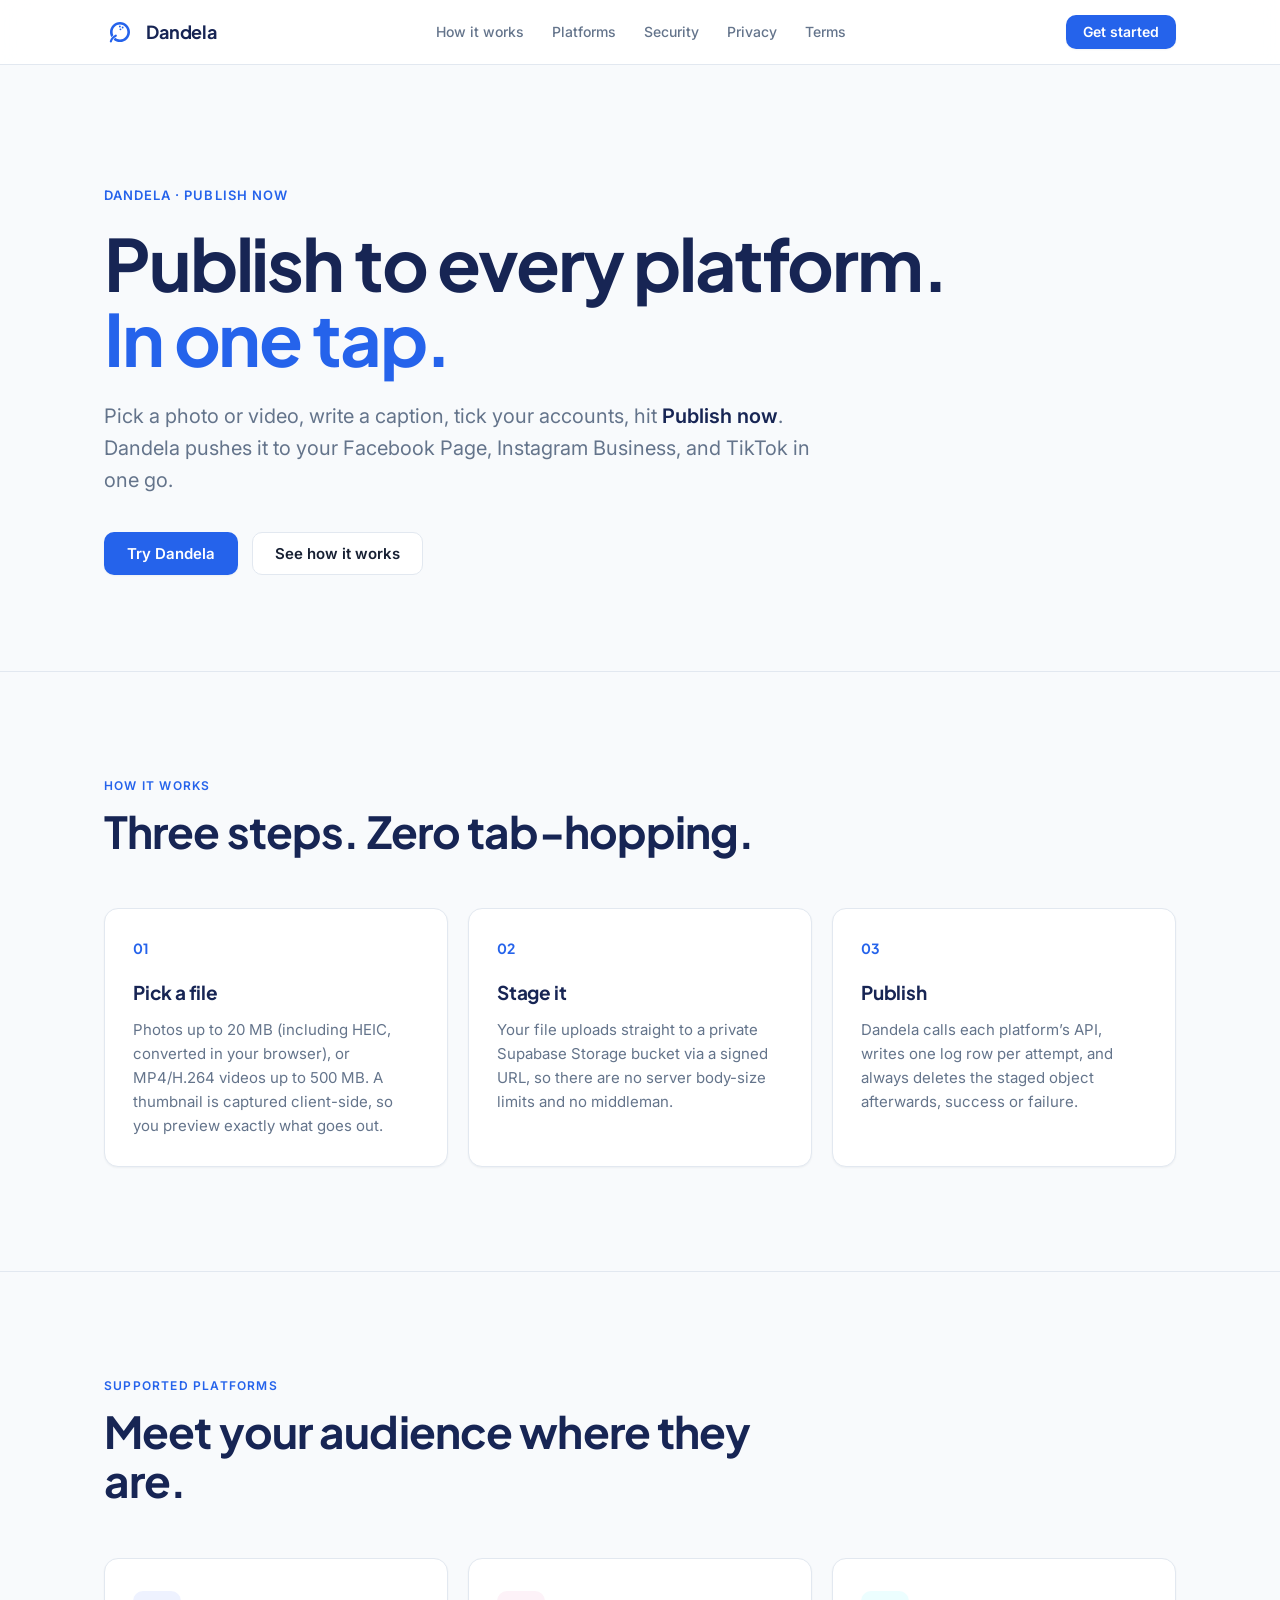
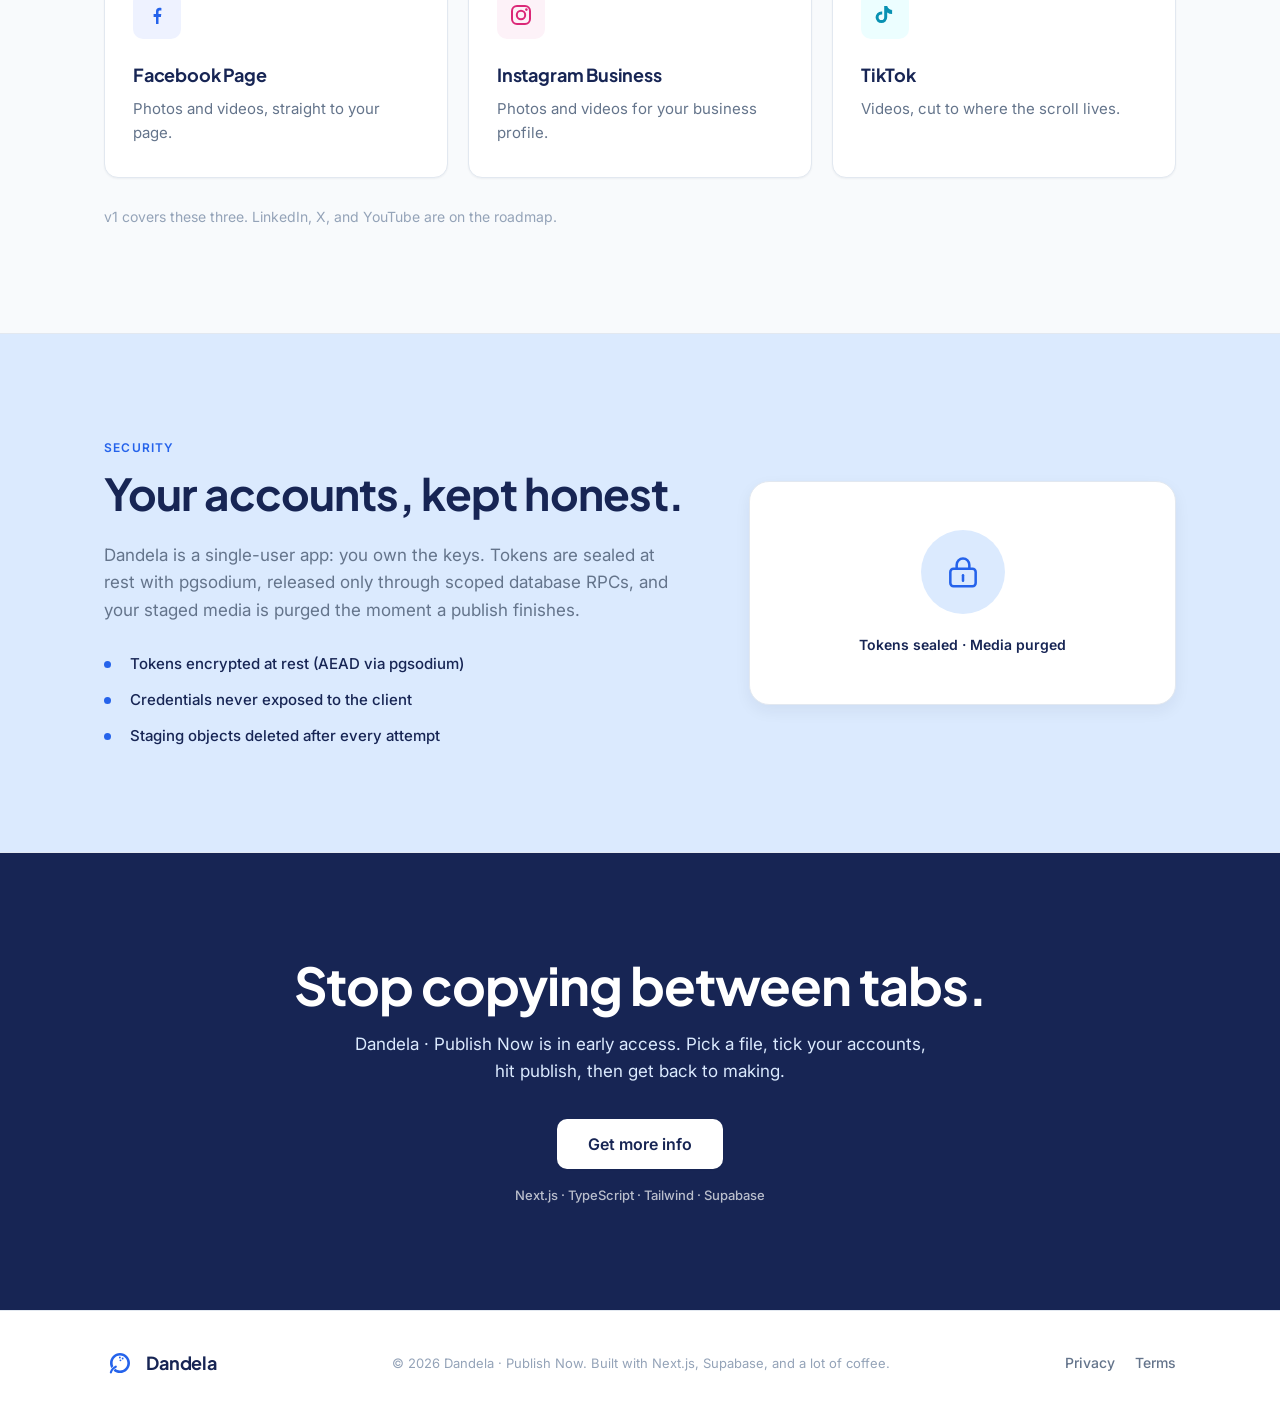
==== index.html @ eb885461 "Add initial Dandela marketing site - Landing page with how-it-works, platforms, and security section" ====
<!doctype html>
<html lang="en">
  <head>
    <meta charset="utf-8" />
    <meta name="viewport" content="width=device-width, initial-scale=1" />
    <title>Dandela · Publish Now | One tap to everywhere</title>
    <meta
      name="description"
      content="Dandela is a single-user app that publishes a photo or video to your Facebook Page, Instagram Business, and TikTok accounts in one tap."
    />
    <meta property="og:title" content="Dandela · Publish Now" />
    <meta
      property="og:description"
      content="Pick a file, preview it, tick your accounts, hit Publish now."
    />
    <meta property="og:type" content="website" />
    <link
      rel="icon"
      type="image/svg+xml"
      href="./favicon.svg"
    />
    <link rel="preconnect" href="https://fonts.googleapis.com" />
    <link rel="preconnect" href="https://fonts.gstatic.com" crossorigin />
    <link
      href="https://fonts.googleapis.com/css2?family=Inter:wght@400;500;600&family=Plus+Jakarta+Sans:wght@600;700&display=swap"
      rel="stylesheet"
    />
    <link rel="stylesheet" href="./theme.css" />
    <link rel="stylesheet" href="./styles.css" />
  </head>
  <body>
    <a class="skip-link" href="#main">Skip to content</a>

    <header class="site-header">
      <nav class="nav container" aria-label="Primary">
        <a class="brand" href="#top">
          <span class="brand-mark" aria-hidden="true">
            <img src="./logo.svg" alt="" width="30" height="30" />
          </span>
          <span class="brand-name">Dandela</span>
        </a>
        <ul class="nav-links">
          <li><a href="#how">How it works</a></li>
          <li><a href="#platforms">Platforms</a></li>
          <li><a href="#security">Security</a></li>
          <li><a href="./privacy.html">Privacy</a></li>
          <li><a href="./terms.html">Terms</a></li>
        </ul>
        <a class="btn btn-primary btn-sm nav-cta" href="#get-started">Get started</a>
        <button class="nav-toggle" aria-expanded="false" aria-controls="nav-menu" aria-label="Toggle menu">
          <span></span><span></span>
        </button>
      </nav>
    </header>

    <main id="main">
      <section id="top" class="hero">
        <div class="container hero-inner">
          <p class="eyebrow reveal">Dandela · Publish Now</p>
          <h1 class="hero-title reveal">
            Publish to every platform.<br />
            <span class="hero-accent">In one tap.</span>
          </h1>
          <p class="hero-sub reveal">
            Pick a photo or video, write a caption, tick your accounts, hit
            <strong>Publish now</strong>. Dandela pushes it to your Facebook Page,
            Instagram Business, and TikTok in one go.
          </p>
          <div class="hero-actions reveal">
            <a class="btn btn-primary" href="#get-started">Try Dandela</a>
            <a class="btn btn-ghost" href="#how">See how it works</a>
          </div>
        </div>
      </section>

      <section id="how" class="section how">
        <div class="container">
          <p class="kicker">How it works</p>
          <h2 class="section-title">Three steps. Zero tab-hopping.</h2>
          <ol class="steps">
            <li class="step reveal">
              <span class="step-num" aria-hidden="true">01</span>
              <h3>Pick a file</h3>
              <p>
                Photos up to 20&nbsp;MB (including HEIC, converted in your browser),
                or MP4/H.264 videos up to 500&nbsp;MB. A thumbnail is captured
                client-side, so you preview exactly what goes out.
              </p>
            </li>
            <li class="step reveal">
              <span class="step-num" aria-hidden="true">02</span>
              <h3>Stage it</h3>
              <p>
                Your file uploads straight to a private Supabase Storage bucket via a
                signed URL, so there are no server body-size limits and no middleman.
              </p>
            </li>
            <li class="step reveal">
              <span class="step-num" aria-hidden="true">03</span>
              <h3>Publish</h3>
              <p>
                Dandela calls each platform’s API, writes one log row per attempt, and
                always deletes the staged object afterwards, success or failure.
              </p>
            </li>
          </ol>
        </div>
      </section>

      <section id="platforms" class="section platforms">
        <div class="container">
          <p class="kicker">Supported platforms</p>
          <h2 class="section-title">Meet your audience where they are.</h2>
          <div class="platform-grid">
            <article class="platform-card reveal">
              <span class="platform-badge fb" aria-hidden="true">
                <svg viewBox="0 0 24 24" fill="currentColor" xmlns="http://www.w3.org/2000/svg">
                  <path d="M13.5 21v-7h2.4l.4-3h-2.8V9.1c0-.9.3-1.5 1.6-1.5h1.3V4.9c-.3 0-1.1-.1-2-.1-2 0-3.4 1.2-3.4 3.5V11H8.6v3H11v7h2.5z" />
                </svg>
              </span>
              <h3>Facebook Page</h3>
              <p>Photos and videos, straight to your page.</p>
            </article>
            <article class="platform-card reveal">
              <span class="platform-badge ig" aria-hidden="true">
                <svg viewBox="0 0 24 24" fill="none" xmlns="http://www.w3.org/2000/svg">
                  <rect x="3" y="3" width="18" height="18" rx="5" stroke="currentColor" stroke-width="2" />
                  <circle cx="12" cy="12" r="4.2" stroke="currentColor" stroke-width="2" />
                  <circle cx="17.4" cy="6.6" r="1.3" fill="currentColor" />
                </svg>
              </span>
              <h3>Instagram Business</h3>
              <p>Photos and videos for your business profile.</p>
            </article>
            <article class="platform-card reveal">
              <span class="platform-badge tt" aria-hidden="true">
                <svg viewBox="0 0 24 24" fill="currentColor" xmlns="http://www.w3.org/2000/svg">
                  <path d="M19.5 7.1a5.5 5.5 0 0 1-3.2-1 5.6 5.6 0 0 1-2.1-3.1h-3v11.2a2.8 2.8 0 1 1-2.8-2.8c.3 0 .6 0 .8.2V8.6a6.3 6.3 0 0 0-.8-.1 5.8 5.8 0 1 0 5.8 5.8V9.6a8.6 8.6 0 0 0 4.9 1.5v-3a5.5 5.5 0 0 1-.4-.4z" />
                </svg>
              </span>
              <h3>TikTok</h3>
              <p>Videos, cut to where the scroll lives.</p>
            </article>
          </div>
          <p class="platform-note">v1 covers these three. LinkedIn, X, and YouTube are on the roadmap.</p>
        </div>
      </section>

      <section id="security" class="section security">
        <div class="container security-inner">
          <div class="security-copy reveal">
            <p class="kicker">Security</p>
            <h2 class="section-title">Your accounts, kept honest.</h2>
            <p class="security-text">
              Dandela is a single-user app: you own the keys. Tokens are sealed at
              rest with pgsodium, released only through scoped database RPCs, and your
              staged media is purged the moment a publish finishes.
            </p>
            <ul class="security-list">
              <li>Tokens encrypted at rest (AEAD via pgsodium)</li>
              <li>Credentials never exposed to the client</li>
              <li>Staging objects deleted after every attempt</li>
            </ul>
          </div>
          <div class="security-art reveal" aria-hidden="true">
            <div class="seal">
              <svg viewBox="0 0 24 24" fill="none" xmlns="http://www.w3.org/2000/svg">
                <rect x="4" y="10" width="16" height="11" rx="2" stroke="currentColor" stroke-width="1.6" />
                <path d="M8 10V7.5a4 4 0 0 1 8 0V10" stroke="currentColor" stroke-width="1.6" />
                <path d="M12 14v3.5" stroke="currentColor" stroke-width="1.6" stroke-linecap="round" />
              </svg>
            </div>
            <p class="seal-label">Tokens sealed · Media purged</p>
          </div>
        </div>
      </section>

      <section id="get-started" class="section cta">
        <div class="container cta-inner reveal">
          <h2 class="cta-title">Stop copying between tabs.</h2>
          <p class="cta-sub">
            Dandela · Publish Now is in early access. Pick a file, tick your accounts,
            hit publish, then get back to making.
          </p>
          <div class="cta-actions">
            <a class="btn btn-inverse btn-lg" href="#how">Get more info</a>
            <span class="cta-meta">Next.js · TypeScript · Tailwind · Supabase</span>
          </div>
        </div>
      </section>
    </main>

    <footer class="site-footer">
      <div class="container footer-inner">
        <a class="brand" href="#top">
          <span class="brand-mark" aria-hidden="true">
            <img src="./logo.svg" alt="" width="30" height="30" />
          </span>
          <span class="brand-name">Dandela</span>
        </a>
        <p class="footer-note">
          © 2026 Dandela · Publish Now. Built with Next.js, Supabase, and a lot of coffee.
        </p>
        <nav class="footer-links" aria-label="Legal">
          <a href="./privacy.html">Privacy</a>
          <a href="./terms.html">Terms</a>
        </nav>
      </div>
    </footer>

    <script src="./main.js"></script>
  </body>
</html>
---- theme.css ----
/* ============================================================
   Dandela · Brand & UI theme
   ------------------------------------------------------------
   This file is the single source of truth for the brand.
   Edit the tokens below and the whole site updates to match.

   Palette / type / shape follow the Dandela Brand & UI direction:
   calm, trustworthy, professional, friendly. Deep navy + blue +
   warm off-white. Inter for UI, Plus Jakarta Sans for display.
   No gradients, no neon, restrained rounding, light shadows.
   ============================================================ */

:root {
  /* ---------- Color · Primary ---------- */
  --brand-navy: #172554; /* deep navy: nav, headings, strong brand moments */
  --brand-navy-deep: #10204a; /* navy hover / pressed states */

  /* ---------- Color · Accents ---------- */
  --accent-blue: #2563eb; /* trust blue: buttons, links, active states */
  --accent-blue-deep: #1d4ed8; /* trust blue hover / pressed */
  --sky: #dbeafe; /* soft sky: selected states, subtle backgrounds, badges */

  /* ---------- Color · Surfaces ---------- */
  --bg: #f8fafc; /* warm white: main background */
  --surface: #ffffff; /* white: cards, modals, inputs, elevated surfaces */

  /* ---------- Color · Text ---------- */
  --text-primary: #172033; /* headings, primary text */
  --text-secondary: #64748b; /* secondary text */
  --text-muted: #94a3b8; /* muted / captions */

  /* ---------- Color · Lines ---------- */
  --border: #e2e8f0;

  /* ---------- Color · Status ---------- */
  --success: #16a34a;
  --warning: #d97706;
  --error: #dc2626;

  /* ---------- Typography ---------- */
  --font-sans: "Inter", ui-sans-serif, system-ui, -apple-system, "Segoe UI", sans-serif;
  --font-display: "Plus Jakarta Sans", "Inter", ui-sans-serif, system-ui, sans-serif;

  /* ---------- Shape ---------- */
  --radius-sm: 6px;
  --radius-md: 10px; /* buttons, inputs */
  --radius-lg: 14px; /* cards */
  --radius-xl: 20px; /* hero/feature panels */

  /* ---------- Shadows (light, subtle) ---------- */
  --shadow-sm: 0 1px 2px rgba(23, 32, 51, 0.05);
  --shadow-md: 0 6px 16px rgba(23, 32, 51, 0.06);
  --shadow-lg: 0 12px 32px rgba(23, 32, 51, 0.08);

  /* ---------- Layout ---------- */
  --max: 1120px;
  --nav-h: 64px;
  --ease: cubic-bezier(0.22, 1, 0.36, 1);
}
---- styles.css ----
/* Dandela · styles
   Consumes all design tokens from theme.css. Edit theme.css to rebrand. */

* {
  box-sizing: border-box;
}

html {
  scroll-behavior: smooth;
  scroll-padding-top: calc(var(--nav-h) + 12px);
}

body {
  margin: 0;
  background: var(--bg);
  color: var(--text-primary);
  font-family: var(--font-sans);
  font-size: 16px;
  line-height: 1.6;
  -webkit-font-smoothing: antialiased;
  text-rendering: optimizeLegibility;
}

::selection {
  background: var(--accent-blue);
  color: #fff;
}

img,
svg {
  display: block;
}

a {
  color: inherit;
  text-decoration: none;
}

.skip-link {
  position: absolute;
  left: 12px;
  top: -48px;
  z-index: 100;
  padding: 8px 14px;
  border-radius: var(--radius-md);
  background: var(--accent-blue);
  color: #fff;
  font-weight: 600;
  transition: top 0.2s var(--ease);
}

.skip-link:focus {
  top: 12px;
}

.container {
  width: 100%;
  max-width: var(--max);
  margin: 0 auto;
  padding: 0 24px;
}

/* ---------- Header ---------- */

.site-header {
  position: sticky;
  top: 0;
  z-index: 50;
  background: color-mix(in srgb, var(--surface) 88%, transparent);
  backdrop-filter: blur(14px);
  -webkit-backdrop-filter: blur(14px);
  border-bottom: 1px solid var(--border);
}

.nav {
  height: var(--nav-h);
  display: flex;
  align-items: center;
  justify-content: space-between;
  gap: 16px;
}

.brand {
  display: inline-flex;
  align-items: center;
  gap: 10px;
  font-family: var(--font-display);
  font-weight: 700;
  letter-spacing: -0.01em;
  color: var(--brand-navy);
}

.brand-mark {
  width: 32px;
  height: 32px;
  display: grid;
  place-items: center;
}

.brand-mark img {
  width: 30px;
  height: 30px;
}

.brand-name {
  font-size: 18px;
}

.nav-links {
  display: flex;
  gap: 28px;
  list-style: none;
  margin: 0;
  padding: 0;
}

.nav-links a {
  font-size: 14px;
  font-weight: 500;
  color: var(--text-secondary);
  transition: color 0.18s var(--ease);
}

.nav-links a:hover {
  color: var(--brand-navy);
}

.nav-toggle {
  display: none;
  flex-direction: column;
  justify-content: center;
  gap: 6px;
  width: 40px;
  height: 40px;
  padding: 0 10px;
  background: var(--surface);
  border: 1px solid var(--border);
  border-radius: var(--radius-md);
  cursor: pointer;
}

.nav-toggle span {
  display: block;
  height: 2px;
  border-radius: 2px;
  background: var(--text-primary);
  transition: transform 0.2s var(--ease);
}

.nav-toggle[aria-expanded="true"] span:nth-child(1) {
  transform: translateY(4px) rotate(45deg);
}

.nav-toggle[aria-expanded="true"] span:nth-child(2) {
  transform: translateY(-4px) rotate(-45deg);
}

/* ---------- Buttons ---------- */

.btn {
  display: inline-flex;
  align-items: center;
  justify-content: center;
  gap: 8px;
  border-radius: var(--radius-md);
  font-weight: 600;
  font-size: 15px;
  line-height: 1;
  padding: 13px 22px;
  border: 1px solid transparent;
  cursor: pointer;
  transition:
    transform 0.18s var(--ease),
    background 0.18s var(--ease),
    color 0.18s var(--ease),
    border-color 0.18s var(--ease),
    box-shadow 0.18s var(--ease);
}

.btn:hover {
  transform: translateY(-1px);
}

.btn:active {
  transform: translateY(0);
}

.btn-primary {
  background: var(--accent-blue);
  color: #fff;
  box-shadow: var(--shadow-sm);
}

.btn-primary:hover {
  background: var(--accent-blue-deep);
  box-shadow: var(--shadow-md);
}

.btn-ghost {
  background: var(--surface);
  border-color: var(--border);
  color: var(--text-primary);
}

.btn-ghost:hover {
  border-color: var(--accent-blue);
  color: var(--accent-blue);
}

.btn-inverse {
  background: #fff;
  color: var(--brand-navy);
  box-shadow: var(--shadow-sm);
}

.btn-inverse:hover {
  background: var(--sky);
}

.btn-sm {
  padding: 9px 16px;
  font-size: 14px;
}

.btn-lg {
  padding: 16px 30px;
  font-size: 16px;
}

/* ---------- Hero ---------- */

.hero {
  position: relative;
  padding: 120px 0 96px;
}

.hero-inner {
  display: flex;
  flex-direction: column;
  align-items: flex-start;
}

.eyebrow {
  font-family: var(--font-sans);
  font-size: 13px;
  font-weight: 600;
  letter-spacing: 0.08em;
  text-transform: uppercase;
  color: var(--accent-blue);
  margin: 0 0 20px;
}

.hero-title {
  font-family: var(--font-display);
  font-size: clamp(40px, 6.5vw, 72px);
  line-height: 1.04;
  letter-spacing: -0.03em;
  font-weight: 700;
  color: var(--brand-navy);
  margin: 0 0 24px;
  max-width: 18ch;
}

.hero-accent {
  color: var(--accent-blue);
}

.hero-sub {
  font-size: clamp(17px, 2vw, 20px);
  color: var(--text-secondary);
  max-width: 56ch;
  margin: 0 0 36px;
}

.hero-sub strong {
  color: var(--brand-navy);
  font-weight: 600;
}

.hero-actions {
  display: flex;
  flex-wrap: wrap;
  gap: 14px;
}

/* ---------- Sections ---------- */

.section {
  padding: 104px 0;
  border-top: 1px solid var(--border);
}

.kicker {
  font-family: var(--font-sans);
  font-size: 12px;
  font-weight: 600;
  letter-spacing: 0.1em;
  text-transform: uppercase;
  color: var(--accent-blue);
  margin: 0 0 12px;
}

.section-title {
  font-family: var(--font-display);
  font-size: clamp(30px, 4.2vw, 44px);
  line-height: 1.12;
  letter-spacing: -0.02em;
  font-weight: 700;
  color: var(--brand-navy);
  margin: 0 0 52px;
  max-width: 22ch;
}

/* ---------- How it works ---------- */

.steps {
  display: grid;
  grid-template-columns: repeat(3, 1fr);
  gap: 20px;
  list-style: none;
  margin: 0;
  padding: 0;
}

.step {
  position: relative;
  background: var(--surface);
  border: 1px solid var(--border);
  border-radius: var(--radius-lg);
  box-shadow: var(--shadow-sm);
  padding: 28px;
  transition: border-color 0.2s var(--ease), transform 0.2s var(--ease), box-shadow 0.2s var(--ease);
}

.step:hover {
  border-color: var(--sky);
  box-shadow: var(--shadow-md);
  transform: translateY(-3px);
}

.step-num {
  font-family: var(--font-display);
  font-size: 14px;
  font-weight: 700;
  color: var(--accent-blue);
  display: block;
  margin-bottom: 18px;
}

.step h3 {
  font-family: var(--font-display);
  font-size: 19px;
  font-weight: 700;
  letter-spacing: -0.01em;
  color: var(--brand-navy);
  margin: 0 0 10px;
}

.step p {
  font-size: 15px;
  color: var(--text-secondary);
  margin: 0;
}

/* ---------- Platforms ---------- */

.platform-grid {
  display: grid;
  grid-template-columns: repeat(3, 1fr);
  gap: 20px;
}

.platform-card {
  background: var(--surface);
  border: 1px solid var(--border);
  border-radius: var(--radius-lg);
  box-shadow: var(--shadow-sm);
  padding: 32px 28px;
  transition: border-color 0.2s var(--ease), transform 0.2s var(--ease), box-shadow 0.2s var(--ease);
}

.platform-card:hover {
  border-color: var(--sky);
  box-shadow: var(--shadow-md);
  transform: translateY(-3px);
}

.platform-badge {
  width: 48px;
  height: 48px;
  display: grid;
  place-items: center;
  border-radius: var(--radius-md);
  margin-bottom: 22px;
}

.platform-badge svg {
  width: 24px;
  height: 24px;
}

.platform-badge.fb {
  background: #eef2ff;
  color: #2563eb;
}

.platform-badge.ig {
  background: #fdf2f8;
  color: #db2777;
}

.platform-badge.tt {
  background: #ecfeff;
  color: #0891b2;
}

.platform-card h3 {
  font-family: var(--font-display);
  font-size: 18px;
  font-weight: 700;
  letter-spacing: -0.01em;
  color: var(--brand-navy);
  margin: 0 0 8px;
}

.platform-card p {
  font-size: 15px;
  color: var(--text-secondary);
  margin: 0;
}

.platform-note {
  margin: 28px 0 0;
  font-size: 14px;
  color: var(--text-muted);
}

/* ---------- Security ---------- */

.security {
  background: var(--sky);
}

.security-inner {
  display: grid;
  grid-template-columns: 1.4fr 1fr;
  gap: 48px;
  align-items: center;
}

.security .section-title {
  margin-bottom: 24px;
}

.security-text {
  font-size: 17px;
  color: var(--text-secondary);
  max-width: 52ch;
  margin: 0 0 28px;
}

.security-list {
  list-style: none;
  margin: 0;
  padding: 0;
  display: flex;
  flex-direction: column;
  gap: 12px;
}

.security-list li {
  position: relative;
  padding-left: 26px;
  font-size: 15px;
  color: var(--brand-navy);
  font-weight: 500;
}

.security-list li::before {
  content: "";
  position: absolute;
  left: 0;
  top: 9px;
  width: 7px;
  height: 7px;
  border-radius: 50%;
  background: var(--accent-blue);
}

.security-art {
  display: grid;
  place-items: center;
  background: var(--surface);
  border: 1px solid var(--border);
  border-radius: var(--radius-xl);
  box-shadow: var(--shadow-md);
  padding: 48px 32px;
  text-align: center;
}

.seal {
  width: 84px;
  height: 84px;
  display: grid;
  place-items: center;
  background: var(--sky);
  border-radius: 50%;
  color: var(--accent-blue);
  margin-bottom: 20px;
}

.seal svg {
  width: 38px;
  height: 38px;
}

.seal-label {
  font-size: 14px;
  font-weight: 600;
  color: var(--brand-navy);
  margin: 0;
}

/* ---------- CTA ---------- */

.cta {
  background: var(--brand-navy);
  text-align: center;
}

.cta-inner {
  display: flex;
  flex-direction: column;
  align-items: center;
}

.cta-title {
  font-family: var(--font-display);
  font-size: clamp(34px, 5vw, 52px);
  line-height: 1.08;
  letter-spacing: -0.02em;
  font-weight: 700;
  color: #fff;
  margin: 0 0 18px;
}

.cta-sub {
  font-size: 17px;
  color: var(--sky);
  max-width: 52ch;
  margin: 0 0 34px;
}

.cta-actions {
  display: flex;
  flex-direction: column;
  align-items: center;
  gap: 16px;
}

.cta-meta {
  font-size: 13px;
  font-weight: 500;
  color: rgba(255, 255, 255, 0.7);
}

/* ---------- Footer ---------- */

.site-footer {
  border-top: 1px solid var(--border);
  padding: 36px 0;
  background: var(--surface);
}

.footer-inner {
  display: flex;
  align-items: center;
  justify-content: space-between;
  gap: 20px;
  flex-wrap: wrap;
}

.footer-note {
  font-size: 13px;
  color: var(--text-muted);
  margin: 0;
}

.footer-links {
  display: flex;
  align-items: center;
  gap: 20px;
}

.footer-links a {
  font-size: 14px;
  font-weight: 500;
  color: var(--text-secondary);
  transition: color 0.18s var(--ease);
}

.footer-links a:hover {
  color: var(--accent-blue);
}

/* ---------- Legal pages ---------- */

.legal {
  padding: 96px 0 120px;
}

.legal-inner {
  max-width: 720px;
}

.legal-title {
  font-family: var(--font-display);
  font-size: clamp(34px, 5vw, 48px);
  line-height: 1.1;
  letter-spacing: -0.02em;
  font-weight: 700;
  color: var(--brand-navy);
  margin: 0 0 8px;
}

.legal-updated {
  font-size: 13px;
  font-weight: 500;
  color: var(--text-muted);
  margin: 0 0 40px;
}

.legal-body {
  background: var(--surface);
  border: 1px solid var(--border);
  border-radius: var(--radius-lg);
  box-shadow: var(--shadow-sm);
  padding: 40px;
}

.legal-body p,
.legal-body li {
  font-size: 15px;
  color: var(--text-secondary);
}

.legal-body p {
  margin: 0 0 20px;
}

.legal-body ul {
  margin: 0 0 24px;
  padding-left: 20px;
  display: flex;
  flex-direction: column;
  gap: 10px;
}

.legal-body li::marker {
  color: var(--accent-blue);
}

.legal-body a {
  color: var(--accent-blue);
  text-decoration: underline;
  text-underline-offset: 3px;
}

.legal-body a:hover {
  color: var(--accent-blue-deep);
}

.legal-body code {
  font-family: var(--font-sans);
  font-size: 0.9em;
  color: var(--brand-navy);
  background: var(--sky);
  border-radius: var(--radius-sm);
  padding: 2px 6px;
}

.legal-body h2 {
  font-family: var(--font-display);
  font-size: 18px;
  font-weight: 700;
  letter-spacing: -0.01em;
  color: var(--brand-navy);
  margin: 36px 0 12px;
}

.legal-back {
  margin-top: 48px;
}

.legal-back a {
  font-size: 14px;
  font-weight: 500;
  color: var(--text-secondary);
  transition: color 0.18s var(--ease);
}

.legal-back a:hover {
  color: var(--accent-blue);
}

/* ---------- Reveal on scroll ---------- */

.reveal {
  opacity: 0;
  transform: translateY(18px);
  transition:
    opacity 0.7s var(--ease),
    transform 0.7s var(--ease);
}

.reveal.is-visible {
  opacity: 1;
  transform: none;
}

/* ---------- Responsive ---------- */

@media (max-width: 920px) {
  .steps,
  .platform-grid {
    grid-template-columns: 1fr;
  }

  .security-inner {
    grid-template-columns: 1fr;
    gap: 32px;
  }

  .nav-links {
    position: fixed;
    inset: var(--nav-h) 0 auto 0;
    flex-direction: column;
    gap: 0;
    background: var(--surface);
    border-bottom: 1px solid var(--border);
    padding: 12px 24px 20px;
    transform: translateY(-8px);
    opacity: 0;
    pointer-events: none;
    transition: opacity 0.2s var(--ease), transform 0.2s var(--ease);
  }

  .nav-links.is-open {
    opacity: 1;
    transform: none;
    pointer-events: auto;
  }

  .nav-links a {
    display: block;
    padding: 12px 0;
    font-size: 16px;
  }

  .nav-toggle {
    display: flex;
  }

  .nav-cta {
    display: none;
  }
}

@media (max-width: 520px) {
  .hero {
    padding: 88px 0 64px;
  }

  .section {
    padding: 80px 0;
  }

  .legal-body {
    padding: 28px 22px;
  }
}

/* ---------- Reduced motion ---------- */

@media (prefers-reduced-motion: reduce) {
  html {
    scroll-behavior: auto;
  }

  .reveal {
    opacity: 1;
    transform: none;
    transition: none;
  }

  *,
  *::before,
  *::after {
    transition-duration: 0.01ms !important;
    animation-duration: 0.01ms !important;
  }
}
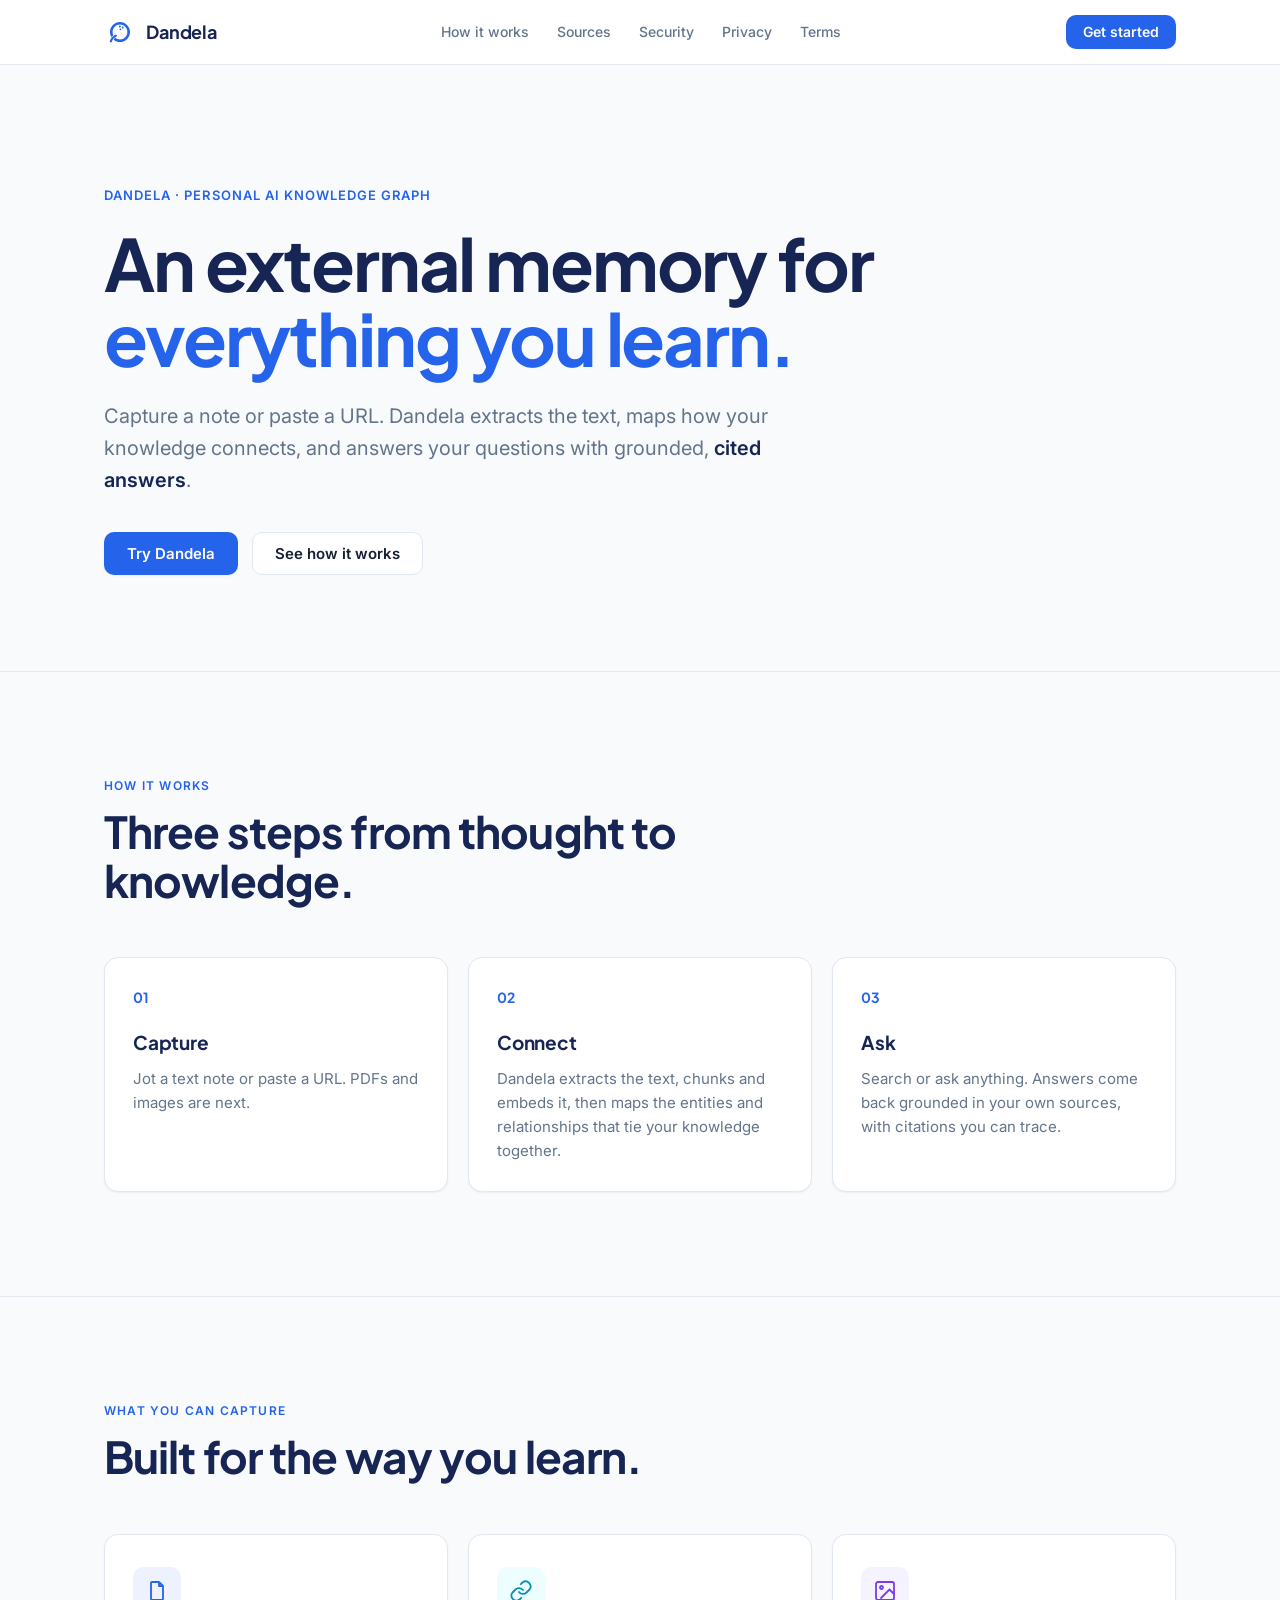
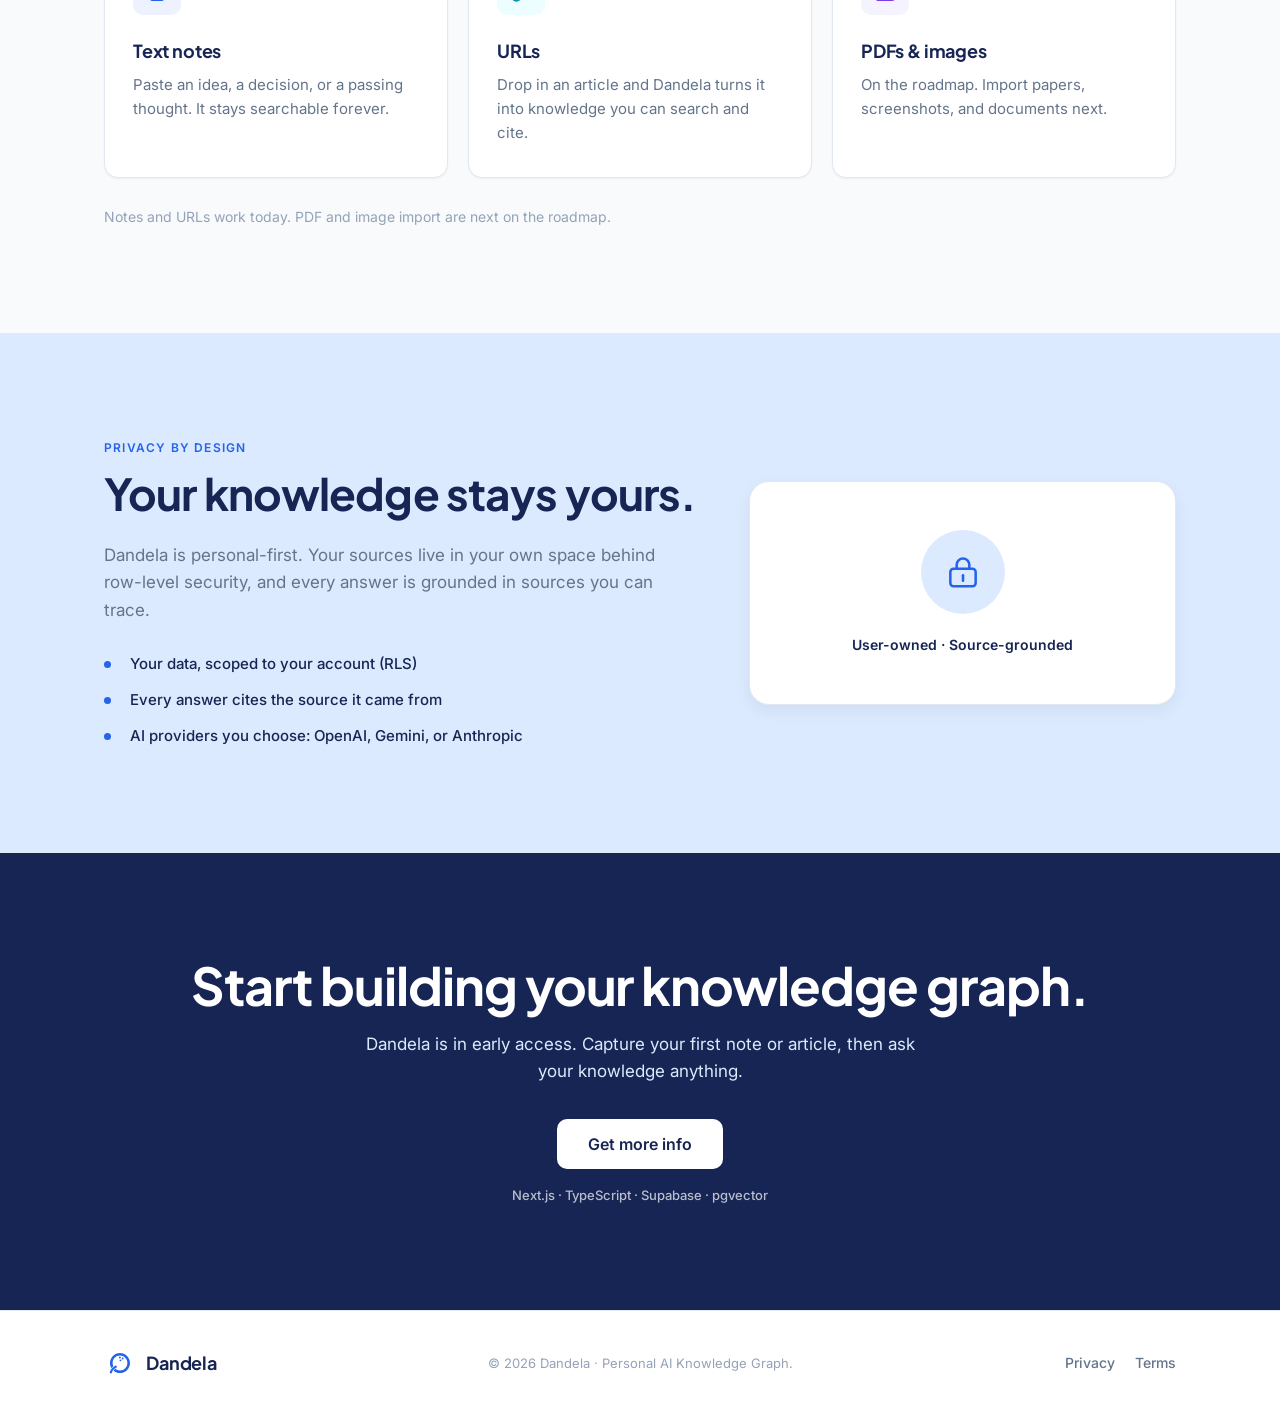
==== commit bd0ed8c4: "Update site for Personal AI Knowledge Graph pivot" ====
--- a/index.html
+++ b/index.html
@@ -3,15 +3,15 @@
   <head>
     <meta charset="utf-8" />
     <meta name="viewport" content="width=device-width, initial-scale=1" />
-    <title>Dandela · Publish Now | One tap to everywhere</title>
+    <title>Dandela | Your personal AI knowledge graph</title>
     <meta
       name="description"
-      content="Dandela is a single-user app that publishes a photo or video to your Facebook Page, Instagram Business, and TikTok accounts in one tap."
-    />
-    <meta property="og:title" content="Dandela · Publish Now" />
+      content="Dandela is a personal AI knowledge graph: an external memory that captures your notes and articles, connects them, and answers your questions with grounded, cited answers."
+    />
+    <meta property="og:title" content="Dandela · Personal AI Knowledge Graph" />
     <meta
       property="og:description"
-      content="Pick a file, preview it, tick your accounts, hit Publish now."
+      content="Capture a note or paste a URL. Ask your knowledge anything."
     />
     <meta property="og:type" content="website" />
     <link
@@ -41,7 +41,7 @@
         </a>
         <ul class="nav-links">
           <li><a href="#how">How it works</a></li>
-          <li><a href="#platforms">Platforms</a></li>
+          <li><a href="#sources">Sources</a></li>
           <li><a href="#security">Security</a></li>
           <li><a href="./privacy.html">Privacy</a></li>
           <li><a href="./terms.html">Terms</a></li>
@@ -56,15 +56,15 @@
     <main id="main">
       <section id="top" class="hero">
         <div class="container hero-inner">
-          <p class="eyebrow reveal">Dandela · Publish Now</p>
+          <p class="eyebrow reveal">Dandela · Personal AI Knowledge Graph</p>
           <h1 class="hero-title reveal">
-            Publish to every platform.<br />
-            <span class="hero-accent">In one tap.</span>
+            An external memory for<br />
+            <span class="hero-accent">everything you learn.</span>
           </h1>
           <p class="hero-sub reveal">
-            Pick a photo or video, write a caption, tick your accounts, hit
-            <strong>Publish now</strong>. Dandela pushes it to your Facebook Page,
-            Instagram Business, and TikTok in one go.
+            Capture a note or paste a URL. Dandela extracts the text, maps how your
+            knowledge connects, and answers your questions with grounded,
+            <strong>cited answers</strong>.
           </p>
           <div class="hero-actions reveal">
             <a class="btn btn-primary" href="#get-started">Try Dandela</a>
@@ -76,90 +76,90 @@
       <section id="how" class="section how">
         <div class="container">
           <p class="kicker">How it works</p>
-          <h2 class="section-title">Three steps. Zero tab-hopping.</h2>
+          <h2 class="section-title">Three steps from thought to knowledge.</h2>
           <ol class="steps">
             <li class="step reveal">
               <span class="step-num" aria-hidden="true">01</span>
-              <h3>Pick a file</h3>
+              <h3>Capture</h3>
               <p>
-                Photos up to 20&nbsp;MB (including HEIC, converted in your browser),
-                or MP4/H.264 videos up to 500&nbsp;MB. A thumbnail is captured
-                client-side, so you preview exactly what goes out.
+                Jot a text note or paste a URL. PDFs and images are next.
               </p>
             </li>
             <li class="step reveal">
               <span class="step-num" aria-hidden="true">02</span>
-              <h3>Stage it</h3>
+              <h3>Connect</h3>
               <p>
-                Your file uploads straight to a private Supabase Storage bucket via a
-                signed URL, so there are no server body-size limits and no middleman.
+                Dandela extracts the text, chunks and embeds it, then maps the
+                entities and relationships that tie your knowledge together.
               </p>
             </li>
             <li class="step reveal">
               <span class="step-num" aria-hidden="true">03</span>
-              <h3>Publish</h3>
+              <h3>Ask</h3>
               <p>
-                Dandela calls each platform’s API, writes one log row per attempt, and
-                always deletes the staged object afterwards, success or failure.
+                Search or ask anything. Answers come back grounded in your own
+                sources, with citations you can trace.
               </p>
             </li>
           </ol>
         </div>
       </section>
 
-      <section id="platforms" class="section platforms">
+      <section id="sources" class="section sources">
         <div class="container">
-          <p class="kicker">Supported platforms</p>
-          <h2 class="section-title">Meet your audience where they are.</h2>
-          <div class="platform-grid">
-            <article class="platform-card reveal">
-              <span class="platform-badge fb" aria-hidden="true">
-                <svg viewBox="0 0 24 24" fill="currentColor" xmlns="http://www.w3.org/2000/svg">
-                  <path d="M13.5 21v-7h2.4l.4-3h-2.8V9.1c0-.9.3-1.5 1.6-1.5h1.3V4.9c-.3 0-1.1-.1-2-.1-2 0-3.4 1.2-3.4 3.5V11H8.6v3H11v7h2.5z" />
+          <p class="kicker">What you can capture</p>
+          <h2 class="section-title">Built for the way you learn.</h2>
+          <div class="source-grid">
+            <article class="source-card reveal">
+              <span class="source-badge notes" aria-hidden="true">
+                <svg viewBox="0 0 24 24" fill="none" xmlns="http://www.w3.org/2000/svg">
+                  <path d="M7 3h7l4 4v13a1 1 0 0 1-1 1H7a1 1 0 0 1-1-1V4a1 1 0 0 1 1-1z" stroke="currentColor" stroke-width="1.8" stroke-linejoin="round" />
+                  <path d="M14 3v4h4" stroke="currentColor" stroke-width="1.8" stroke-linejoin="round" />
                 </svg>
               </span>
-              <h3>Facebook Page</h3>
-              <p>Photos and videos, straight to your page.</p>
+              <h3>Text notes</h3>
+              <p>Paste an idea, a decision, or a passing thought. It stays searchable forever.</p>
             </article>
-            <article class="platform-card reveal">
-              <span class="platform-badge ig" aria-hidden="true">
+            <article class="source-card reveal">
+              <span class="source-badge url" aria-hidden="true">
                 <svg viewBox="0 0 24 24" fill="none" xmlns="http://www.w3.org/2000/svg">
-                  <rect x="3" y="3" width="18" height="18" rx="5" stroke="currentColor" stroke-width="2" />
-                  <circle cx="12" cy="12" r="4.2" stroke="currentColor" stroke-width="2" />
-                  <circle cx="17.4" cy="6.6" r="1.3" fill="currentColor" />
+                  <path d="M10 13a5 5 0 0 0 7.5.5l3-3a5 5 0 0 0-7-7l-1.7 1.7" stroke="currentColor" stroke-width="1.8" stroke-linecap="round" stroke-linejoin="round" />
+                  <path d="M14 11a5 5 0 0 0-7.5-.5l-3 3a5 5 0 0 0 7 7l1.7-1.7" stroke="currentColor" stroke-width="1.8" stroke-linecap="round" stroke-linejoin="round" />
                 </svg>
               </span>
-              <h3>Instagram Business</h3>
-              <p>Photos and videos for your business profile.</p>
+              <h3>URLs</h3>
+              <p>Drop in an article and Dandela turns it into knowledge you can search and cite.</p>
             </article>
-            <article class="platform-card reveal">
-              <span class="platform-badge tt" aria-hidden="true">
-                <svg viewBox="0 0 24 24" fill="currentColor" xmlns="http://www.w3.org/2000/svg">
-                  <path d="M19.5 7.1a5.5 5.5 0 0 1-3.2-1 5.6 5.6 0 0 1-2.1-3.1h-3v11.2a2.8 2.8 0 1 1-2.8-2.8c.3 0 .6 0 .8.2V8.6a6.3 6.3 0 0 0-.8-.1 5.8 5.8 0 1 0 5.8 5.8V9.6a8.6 8.6 0 0 0 4.9 1.5v-3a5.5 5.5 0 0 1-.4-.4z" />
+            <article class="source-card reveal">
+              <span class="source-badge media" aria-hidden="true">
+                <svg viewBox="0 0 24 24" fill="none" xmlns="http://www.w3.org/2000/svg">
+                  <rect x="3" y="3" width="18" height="18" rx="2" stroke="currentColor" stroke-width="1.8" />
+                  <circle cx="8.5" cy="8.5" r="1.5" stroke="currentColor" stroke-width="1.8" />
+                  <path d="M21 15l-4.5-4.5L8 19" stroke="currentColor" stroke-width="1.8" stroke-linecap="round" stroke-linejoin="round" />
                 </svg>
               </span>
-              <h3>TikTok</h3>
-              <p>Videos, cut to where the scroll lives.</p>
+              <h3>PDFs &amp; images</h3>
+              <p>On the roadmap. Import papers, screenshots, and documents next.</p>
             </article>
           </div>
-          <p class="platform-note">v1 covers these three. LinkedIn, X, and YouTube are on the roadmap.</p>
+          <p class="source-note">Notes and URLs work today. PDF and image import are next on the roadmap.</p>
         </div>
       </section>
 
       <section id="security" class="section security">
         <div class="container security-inner">
           <div class="security-copy reveal">
-            <p class="kicker">Security</p>
-            <h2 class="section-title">Your accounts, kept honest.</h2>
+            <p class="kicker">Privacy by design</p>
+            <h2 class="section-title">Your knowledge stays yours.</h2>
             <p class="security-text">
-              Dandela is a single-user app: you own the keys. Tokens are sealed at
-              rest with pgsodium, released only through scoped database RPCs, and your
-              staged media is purged the moment a publish finishes.
+              Dandela is personal-first. Your sources live in your own space behind
+              row-level security, and every answer is grounded in sources you can
+              trace.
             </p>
             <ul class="security-list">
-              <li>Tokens encrypted at rest (AEAD via pgsodium)</li>
-              <li>Credentials never exposed to the client</li>
-              <li>Staging objects deleted after every attempt</li>
+              <li>Your data, scoped to your account (RLS)</li>
+              <li>Every answer cites the source it came from</li>
+              <li>AI providers you choose: OpenAI, Gemini, or Anthropic</li>
             </ul>
           </div>
           <div class="security-art reveal" aria-hidden="true">
@@ -170,21 +170,21 @@
                 <path d="M12 14v3.5" stroke="currentColor" stroke-width="1.6" stroke-linecap="round" />
               </svg>
             </div>
-            <p class="seal-label">Tokens sealed · Media purged</p>
+            <p class="seal-label">User-owned · Source-grounded</p>
           </div>
         </div>
       </section>
 
       <section id="get-started" class="section cta">
         <div class="container cta-inner reveal">
-          <h2 class="cta-title">Stop copying between tabs.</h2>
+          <h2 class="cta-title">Start building your knowledge graph.</h2>
           <p class="cta-sub">
-            Dandela · Publish Now is in early access. Pick a file, tick your accounts,
-            hit publish, then get back to making.
+            Dandela is in early access. Capture your first note or article, then ask
+            your knowledge anything.
           </p>
           <div class="cta-actions">
             <a class="btn btn-inverse btn-lg" href="#how">Get more info</a>
-            <span class="cta-meta">Next.js · TypeScript · Tailwind · Supabase</span>
+            <span class="cta-meta">Next.js · TypeScript · Supabase · pgvector</span>
           </div>
         </div>
       </section>
@@ -199,7 +199,7 @@
           <span class="brand-name">Dandela</span>
         </a>
         <p class="footer-note">
-          © 2026 Dandela · Publish Now. Built with Next.js, Supabase, and a lot of coffee.
+          © 2026 Dandela · Personal AI Knowledge Graph.
         </p>
         <nav class="footer-links" aria-label="Legal">
           <a href="./privacy.html">Privacy</a>
--- a/styles.css
+++ b/styles.css
@@ -362,15 +362,15 @@
   margin: 0;
 }
 
-/* ---------- Platforms ---------- */
-
-.platform-grid {
+/* ---------- Sources ---------- */
+
+.source-grid {
   display: grid;
   grid-template-columns: repeat(3, 1fr);
   gap: 20px;
 }
 
-.platform-card {
+.source-card {
   background: var(--surface);
   border: 1px solid var(--border);
   border-radius: var(--radius-lg);
@@ -379,13 +379,13 @@
   transition: border-color 0.2s var(--ease), transform 0.2s var(--ease), box-shadow 0.2s var(--ease);
 }
 
-.platform-card:hover {
+.source-card:hover {
   border-color: var(--sky);
   box-shadow: var(--shadow-md);
   transform: translateY(-3px);
 }
 
-.platform-badge {
+.source-badge {
   width: 48px;
   height: 48px;
   display: grid;
@@ -394,27 +394,27 @@
   margin-bottom: 22px;
 }
 
-.platform-badge svg {
+.source-badge svg {
   width: 24px;
   height: 24px;
 }
 
-.platform-badge.fb {
+.source-badge.notes {
   background: #eef2ff;
   color: #2563eb;
 }
 
-.platform-badge.ig {
-  background: #fdf2f8;
-  color: #db2777;
-}
-
-.platform-badge.tt {
+.source-badge.url {
   background: #ecfeff;
   color: #0891b2;
 }
 
-.platform-card h3 {
+.source-badge.media {
+  background: #f5f3ff;
+  color: #7c3aed;
+}
+
+.source-card h3 {
   font-family: var(--font-display);
   font-size: 18px;
   font-weight: 700;
@@ -423,13 +423,13 @@
   margin: 0 0 8px;
 }
 
-.platform-card p {
+.source-card p {
   font-size: 15px;
   color: var(--text-secondary);
   margin: 0;
 }
 
-.platform-note {
+.source-note {
   margin: 28px 0 0;
   font-size: 14px;
   color: var(--text-muted);
@@ -722,7 +722,7 @@
 
 @media (max-width: 920px) {
   .steps,
-  .platform-grid {
+  .source-grid {
     grid-template-columns: 1fr;
   }
 
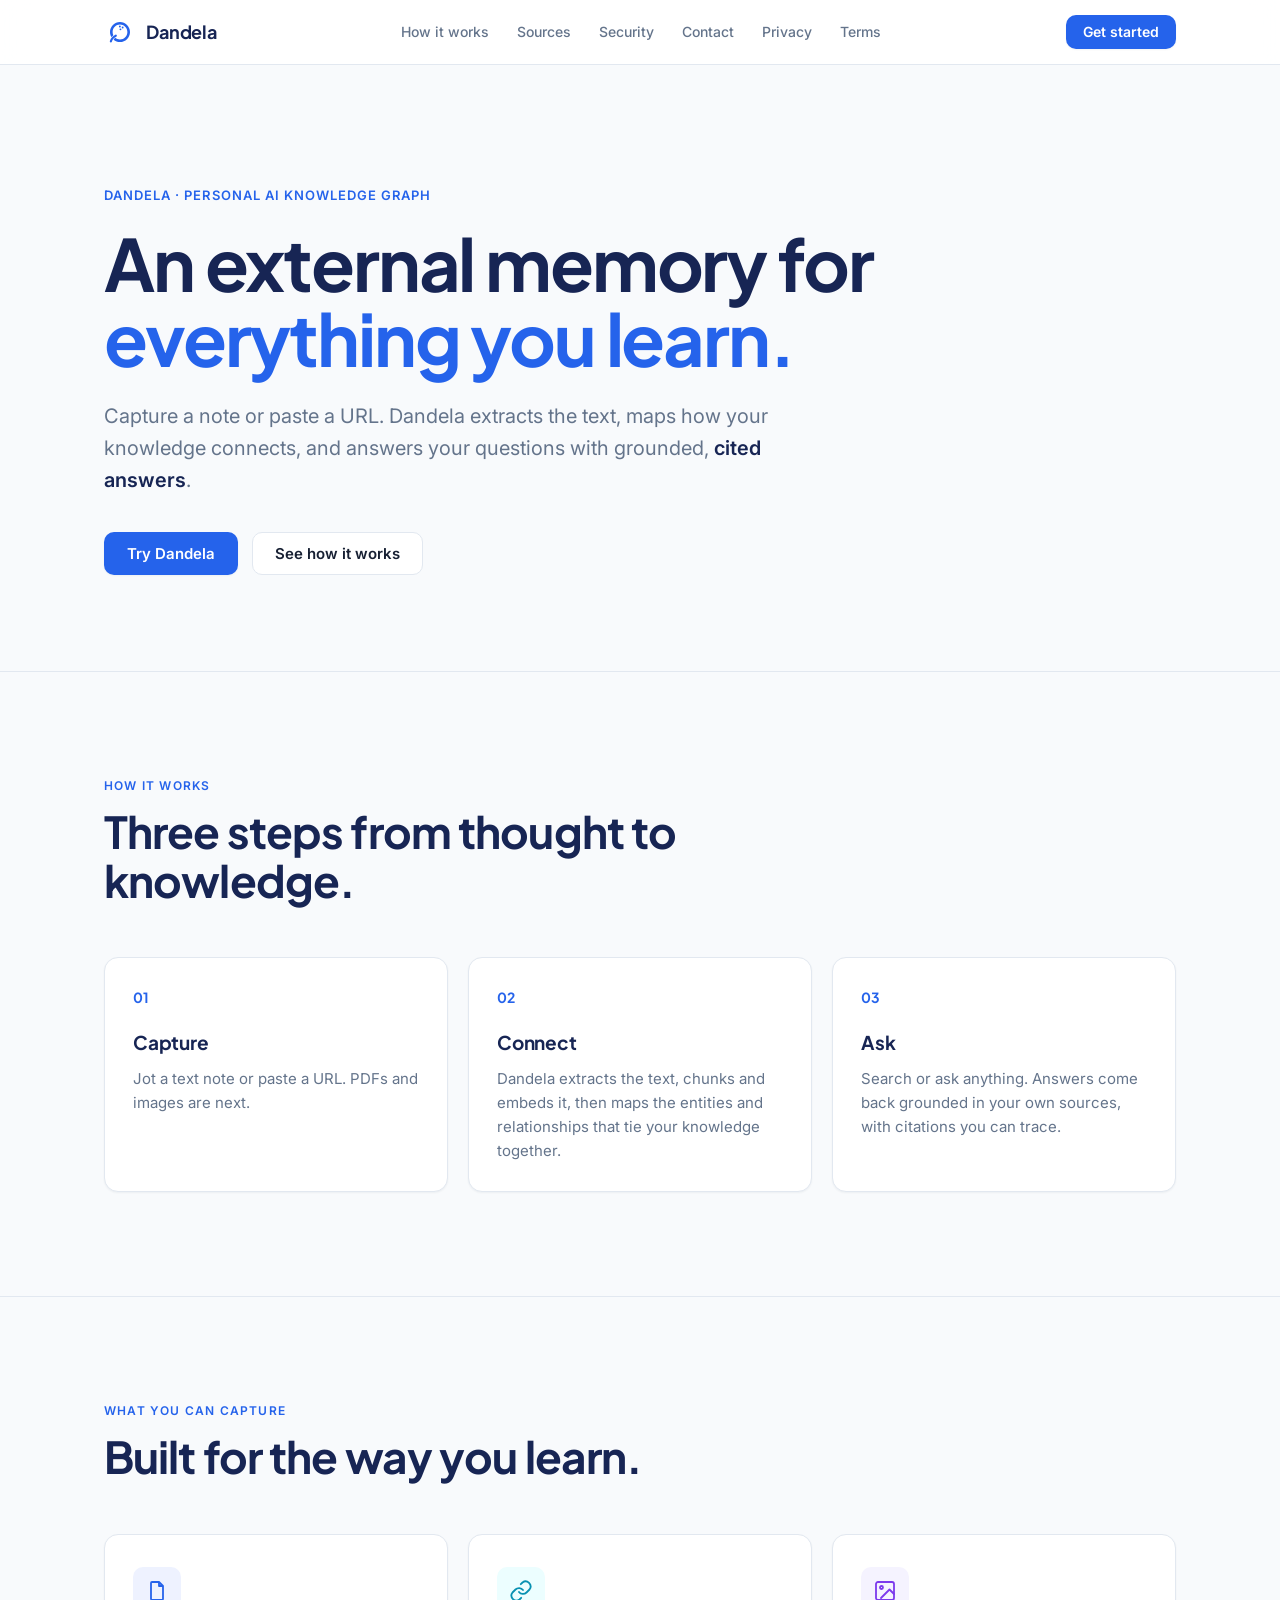
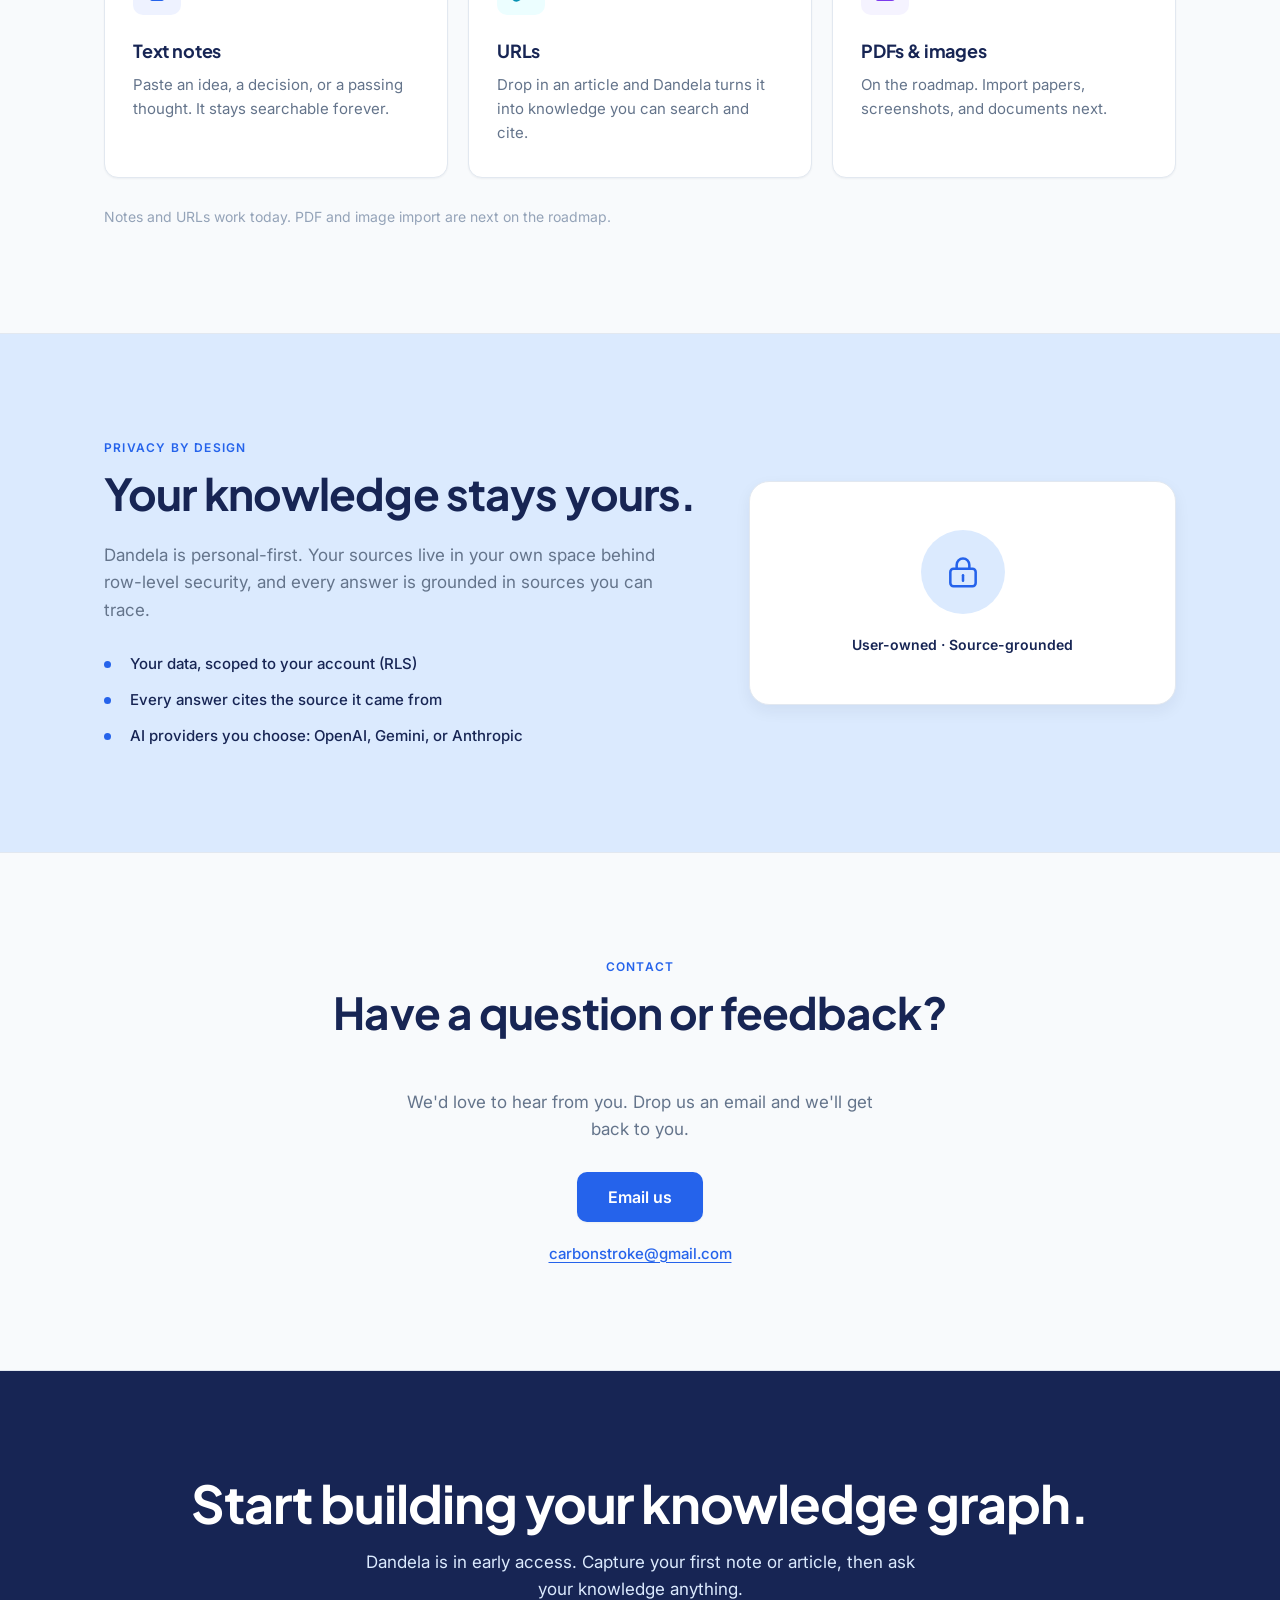
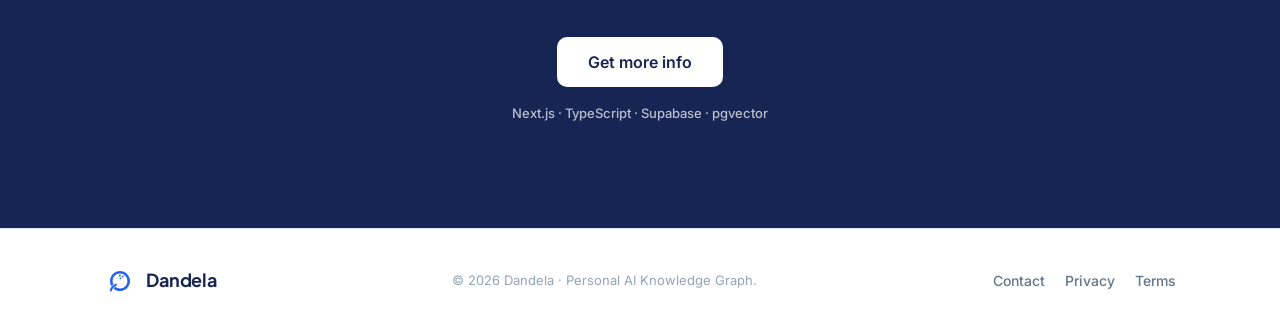
==== commit 40d58a78: "Add contact section with mailto email" ====
--- a/index.html
+++ b/index.html
@@ -43,6 +43,7 @@
           <li><a href="#how">How it works</a></li>
           <li><a href="#sources">Sources</a></li>
           <li><a href="#security">Security</a></li>
+          <li><a href="#contact">Contact</a></li>
           <li><a href="./privacy.html">Privacy</a></li>
           <li><a href="./terms.html">Terms</a></li>
         </ul>
@@ -175,6 +176,22 @@
         </div>
       </section>
 
+      <section id="contact" class="section contact">
+        <div class="container contact-inner reveal">
+          <p class="kicker">Contact</p>
+          <h2 class="section-title">Have a question or feedback?</h2>
+          <p class="contact-text">
+            We'd love to hear from you. Drop us an email and we'll get back to you.
+          </p>
+          <div class="contact-actions">
+            <a class="btn btn-primary btn-lg" href="mailto:carbonstroke@gmail.com">Email us</a>
+          </div>
+          <p class="contact-email">
+            <a href="mailto:carbonstroke@gmail.com">carbonstroke@gmail.com</a>
+          </p>
+        </div>
+      </section>
+
       <section id="get-started" class="section cta">
         <div class="container cta-inner reveal">
           <h2 class="cta-title">Start building your knowledge graph.</h2>
@@ -202,6 +219,7 @@
           © 2026 Dandela · Personal AI Knowledge Graph.
         </p>
         <nav class="footer-links" aria-label="Legal">
+          <a href="mailto:carbonstroke@gmail.com">Contact</a>
           <a href="./privacy.html">Privacy</a>
           <a href="./terms.html">Terms</a>
         </nav>
--- a/styles.css
+++ b/styles.css
@@ -521,6 +521,45 @@
   margin: 0;
 }
 
+/* ---------- Contact ---------- */
+
+.contact {
+  text-align: center;
+}
+
+.contact .section-title {
+  margin-left: auto;
+  margin-right: auto;
+}
+
+.contact-text {
+  font-size: 17px;
+  color: var(--text-secondary);
+  max-width: 44ch;
+  margin: 0 auto 28px;
+}
+
+.contact-actions {
+  display: flex;
+  justify-content: center;
+}
+
+.contact-email {
+  margin: 20px 0 0;
+  font-size: 15px;
+}
+
+.contact-email a {
+  color: var(--accent-blue);
+  font-weight: 500;
+  text-decoration: underline;
+  text-underline-offset: 3px;
+}
+
+.contact-email a:hover {
+  color: var(--accent-blue-deep);
+}
+
 /* ---------- CTA ---------- */
 
 .cta {
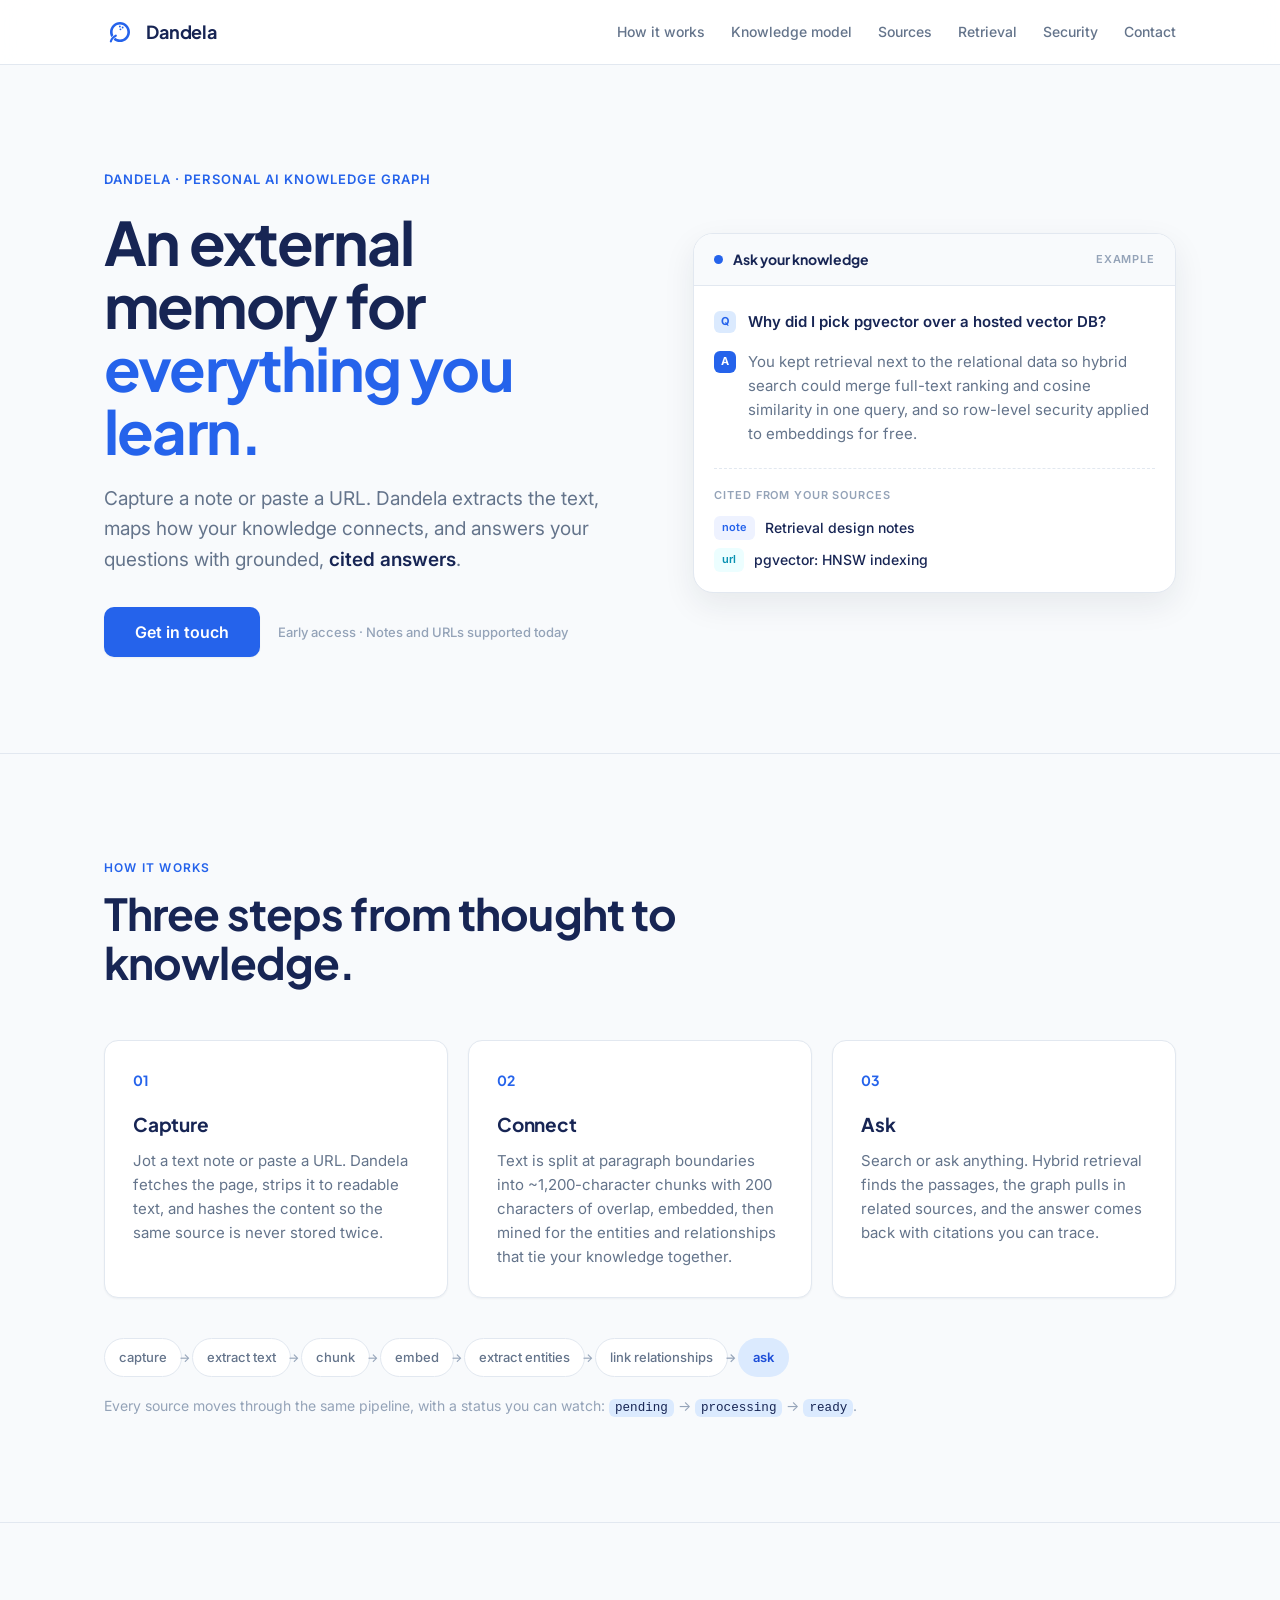
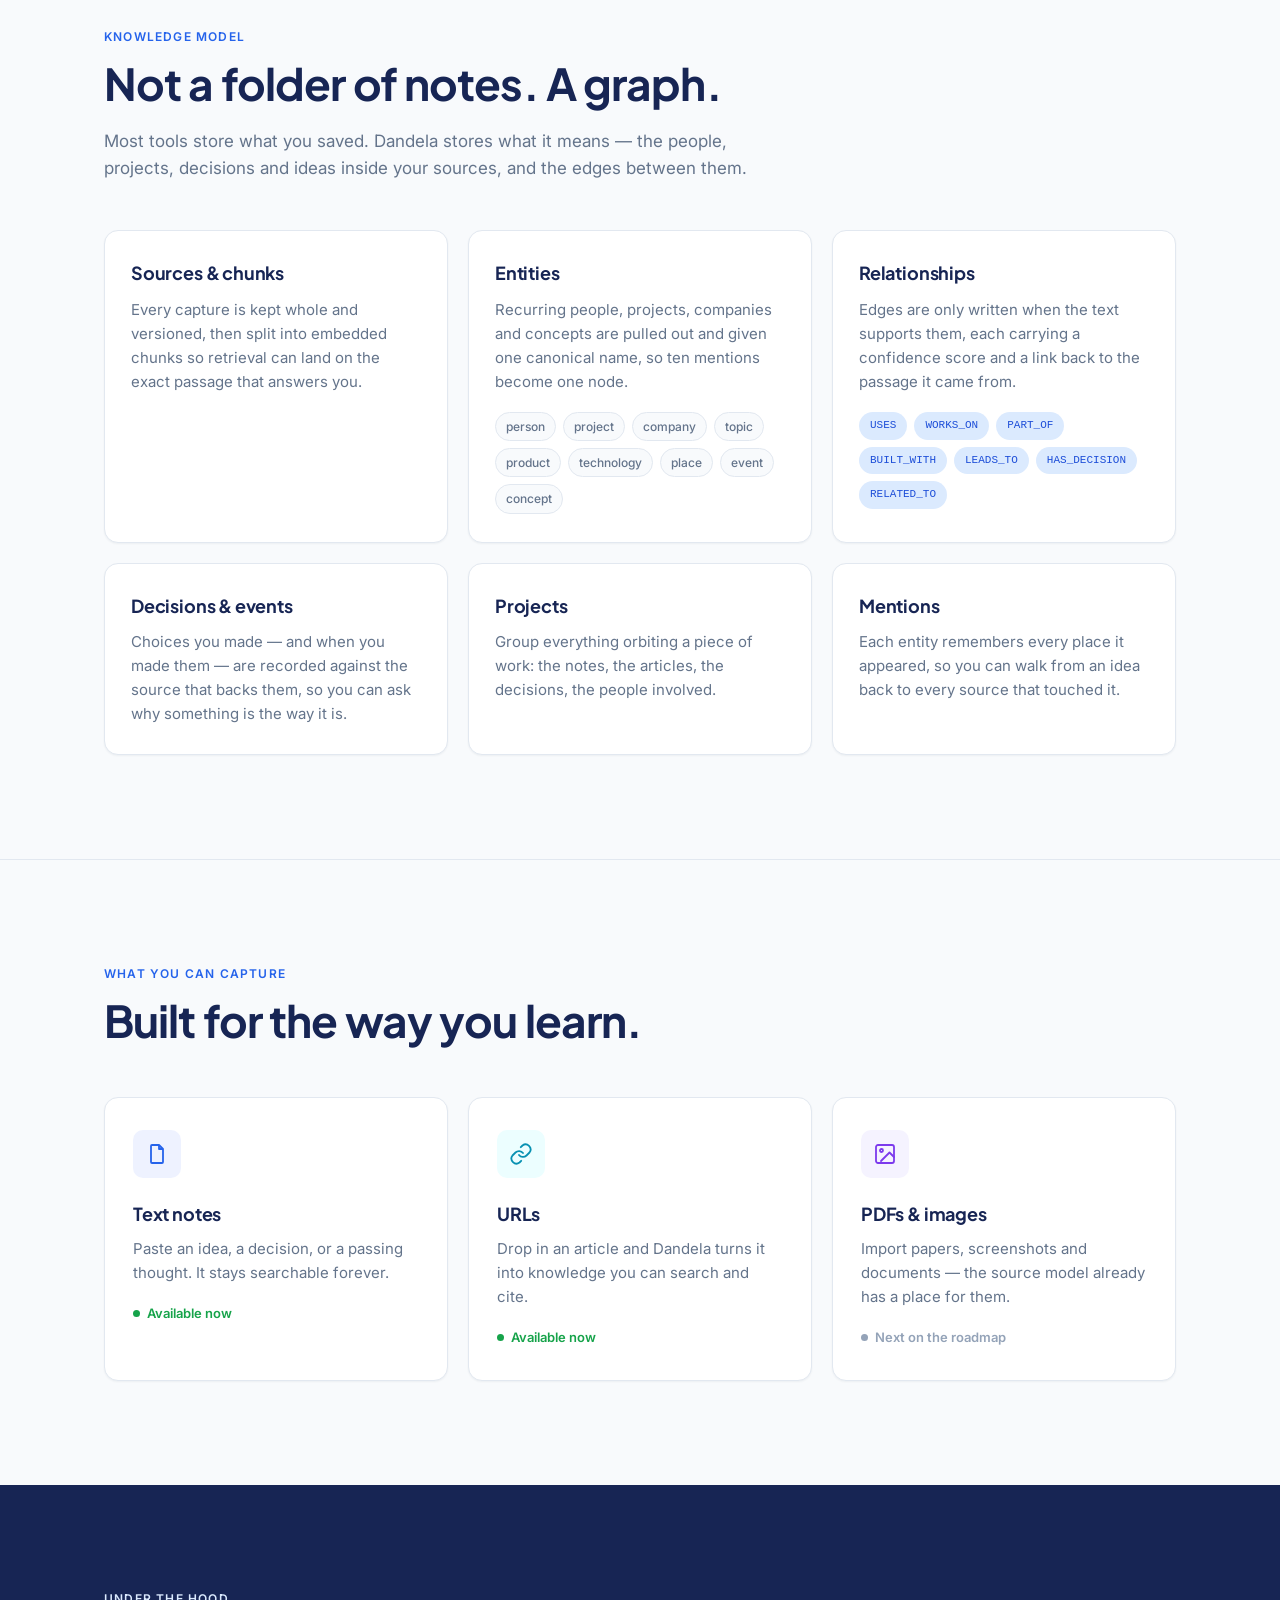
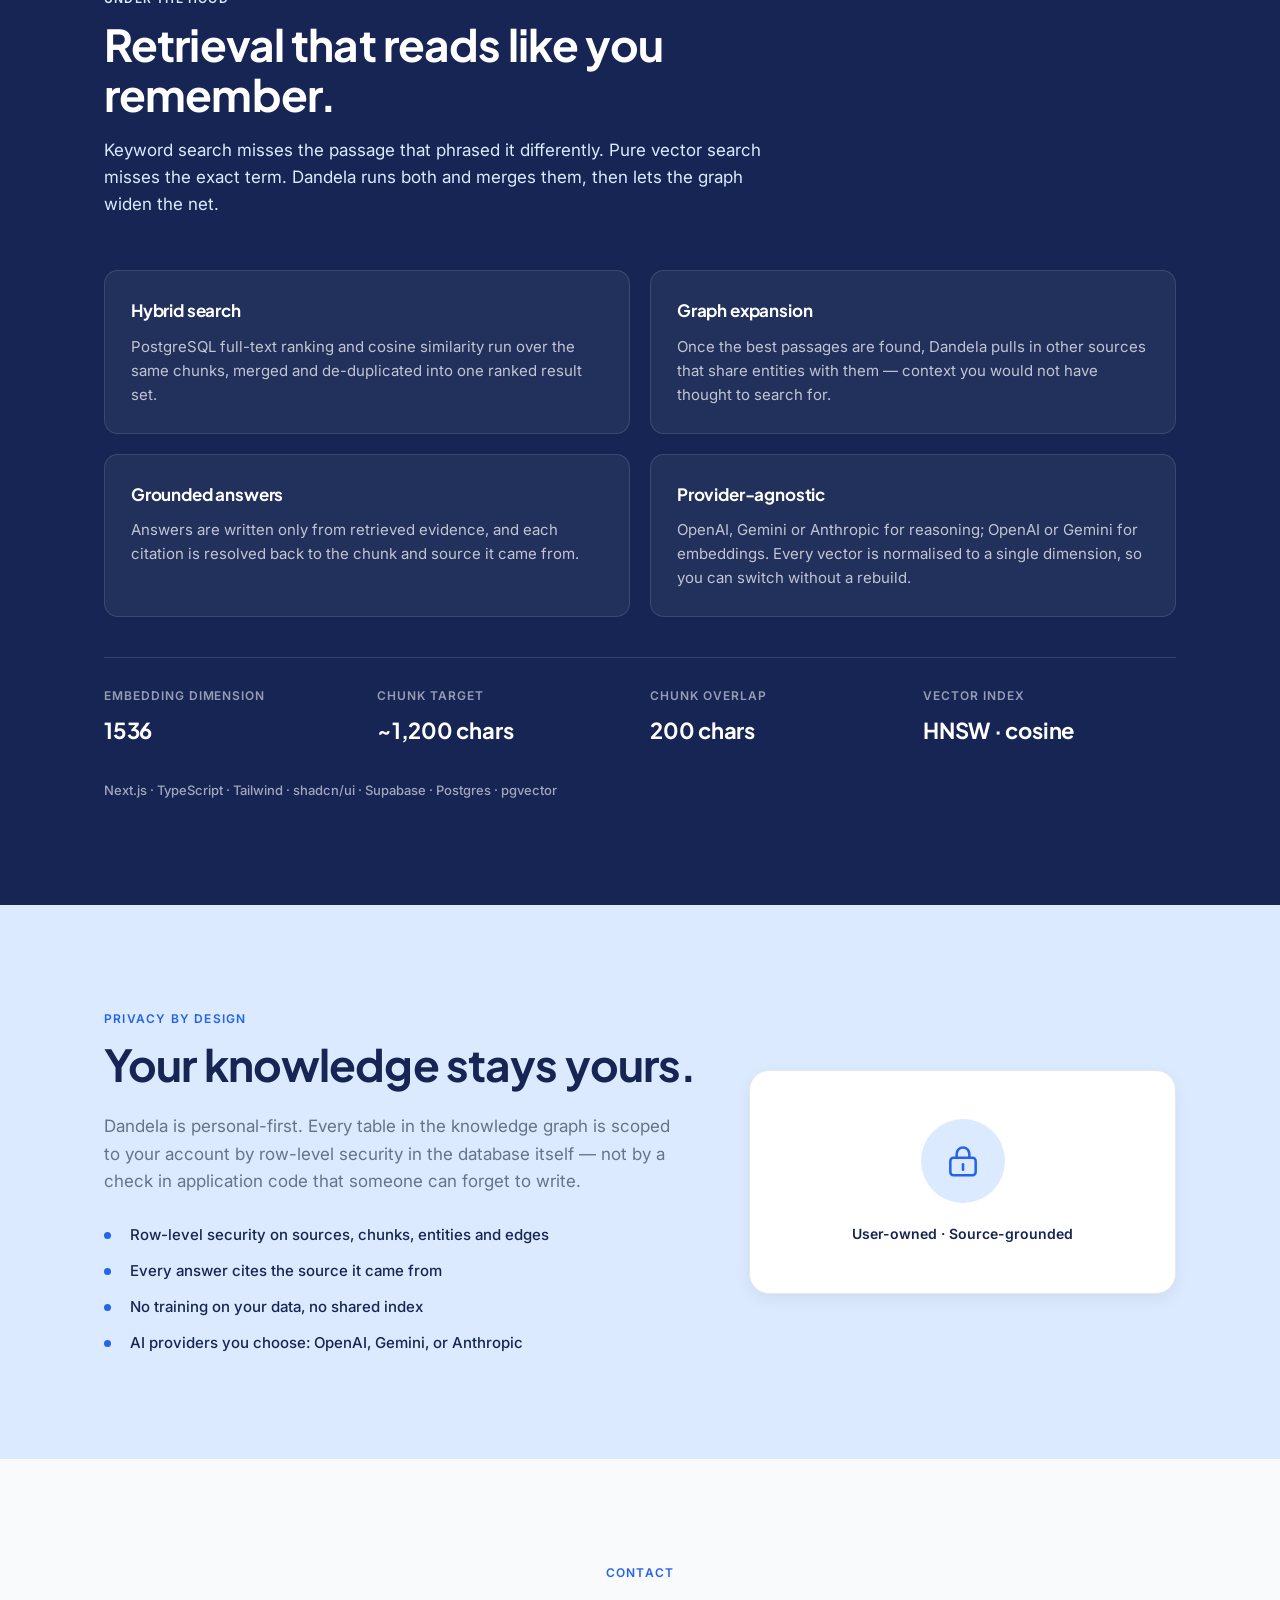
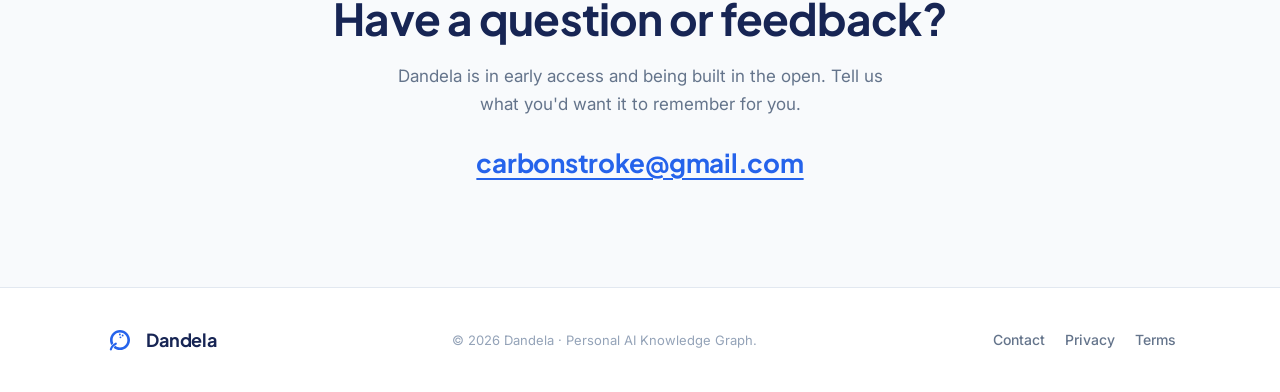
==== commit 2e66e33a: "Refactor landing page: replace dead CTAs with project content The page had six CTAs that resolved to" ====
--- a/index.html
+++ b/index.html
@@ -6,7 +6,7 @@
     <title>Dandela | Your personal AI knowledge graph</title>
     <meta
       name="description"
-      content="Dandela is a personal AI knowledge graph: an external memory that captures your notes and articles, connects them, and answers your questions with grounded, cited answers."
+      content="Dandela is a personal AI knowledge graph: an external memory that captures your notes and articles, connects them into entities and relationships, and answers your questions with grounded, cited answers."
     />
     <meta property="og:title" content="Dandela · Personal AI Knowledge Graph" />
     <meta
@@ -41,13 +41,12 @@
         </a>
         <ul class="nav-links">
           <li><a href="#how">How it works</a></li>
+          <li><a href="#model">Knowledge model</a></li>
           <li><a href="#sources">Sources</a></li>
+          <li><a href="#retrieval">Retrieval</a></li>
           <li><a href="#security">Security</a></li>
           <li><a href="#contact">Contact</a></li>
-          <li><a href="./privacy.html">Privacy</a></li>
-          <li><a href="./terms.html">Terms</a></li>
         </ul>
-        <a class="btn btn-primary btn-sm nav-cta" href="#get-started">Get started</a>
         <button class="nav-toggle" aria-expanded="false" aria-controls="nav-menu" aria-label="Toggle menu">
           <span></span><span></span>
         </button>
@@ -57,19 +56,48 @@
     <main id="main">
       <section id="top" class="hero">
         <div class="container hero-inner">
-          <p class="eyebrow reveal">Dandela · Personal AI Knowledge Graph</p>
-          <h1 class="hero-title reveal">
-            An external memory for<br />
-            <span class="hero-accent">everything you learn.</span>
-          </h1>
-          <p class="hero-sub reveal">
-            Capture a note or paste a URL. Dandela extracts the text, maps how your
-            knowledge connects, and answers your questions with grounded,
-            <strong>cited answers</strong>.
-          </p>
-          <div class="hero-actions reveal">
-            <a class="btn btn-primary" href="#get-started">Try Dandela</a>
-            <a class="btn btn-ghost" href="#how">See how it works</a>
+          <div class="hero-copy">
+            <p class="eyebrow reveal">Dandela · Personal AI Knowledge Graph</p>
+            <h1 class="hero-title reveal">
+              An external memory for<br />
+              <span class="hero-accent">everything you learn.</span>
+            </h1>
+            <p class="hero-sub reveal">
+              Capture a note or paste a URL. Dandela extracts the text, maps how your
+              knowledge connects, and answers your questions with grounded,
+              <strong>cited answers</strong>.
+            </p>
+            <div class="hero-actions reveal">
+              <a class="btn btn-primary btn-lg" href="mailto:carbonstroke@gmail.com">Get in touch</a>
+              <span class="hero-meta">Early access · Notes and URLs supported today</span>
+            </div>
+          </div>
+
+          <div class="hero-panel reveal">
+            <div class="panel-bar">
+              <span class="panel-dot" aria-hidden="true"></span>
+              <span class="panel-title">Ask your knowledge</span>
+              <span class="panel-tag">Example</span>
+            </div>
+            <div class="panel-body">
+              <p class="panel-q">
+                <span class="panel-label">Q</span>
+                Why did I pick pgvector over a hosted vector DB?
+              </p>
+              <p class="panel-a">
+                <span class="panel-label alt">A</span>
+                You kept retrieval next to the relational data so hybrid search
+                could merge full-text ranking and cosine similarity in one query,
+                and so row-level security applied to embeddings for free.
+              </p>
+              <div class="panel-cites">
+                <span class="cite-label">Cited from your sources</span>
+                <ul>
+                  <li><span class="cite-type note">note</span> Retrieval design notes</li>
+                  <li><span class="cite-type url">url</span> pgvector: HNSW indexing</li>
+                </ul>
+              </div>
+            </div>
           </div>
         </div>
       </section>
@@ -83,26 +111,121 @@
               <span class="step-num" aria-hidden="true">01</span>
               <h3>Capture</h3>
               <p>
-                Jot a text note or paste a URL. PDFs and images are next.
+                Jot a text note or paste a URL. Dandela fetches the page, strips it
+                to readable text, and hashes the content so the same source is never
+                stored twice.
               </p>
             </li>
             <li class="step reveal">
               <span class="step-num" aria-hidden="true">02</span>
               <h3>Connect</h3>
               <p>
-                Dandela extracts the text, chunks and embeds it, then maps the
-                entities and relationships that tie your knowledge together.
+                Text is split at paragraph boundaries into ~1,200-character chunks
+                with 200 characters of overlap, embedded, then mined for the entities
+                and relationships that tie your knowledge together.
               </p>
             </li>
             <li class="step reveal">
               <span class="step-num" aria-hidden="true">03</span>
               <h3>Ask</h3>
               <p>
-                Search or ask anything. Answers come back grounded in your own
-                sources, with citations you can trace.
+                Search or ask anything. Hybrid retrieval finds the passages, the graph
+                pulls in related sources, and the answer comes back with citations you
+                can trace.
               </p>
             </li>
           </ol>
+
+          <div class="pipeline reveal" aria-label="Ingestion pipeline">
+            <span class="pipe-step">capture</span>
+            <span class="pipe-step">extract text</span>
+            <span class="pipe-step">chunk</span>
+            <span class="pipe-step">embed</span>
+            <span class="pipe-step">extract entities</span>
+            <span class="pipe-step">link relationships</span>
+            <span class="pipe-step is-end">ask</span>
+          </div>
+          <p class="pipeline-note">
+            Every source moves through the same pipeline, with a status you can watch:
+            <code>pending</code> → <code>processing</code> → <code>ready</code>.
+          </p>
+        </div>
+      </section>
+
+      <section id="model" class="section model">
+        <div class="container">
+          <p class="kicker">Knowledge model</p>
+          <h2 class="section-title">Not a folder of notes. A graph.</h2>
+          <p class="section-lead">
+            Most tools store what you saved. Dandela stores what it means — the people,
+            projects, decisions and ideas inside your sources, and the edges between
+            them.
+          </p>
+
+          <div class="model-grid">
+            <article class="model-card reveal">
+              <h3>Sources &amp; chunks</h3>
+              <p>
+                Every capture is kept whole and versioned, then split into embedded
+                chunks so retrieval can land on the exact passage that answers you.
+              </p>
+            </article>
+            <article class="model-card reveal">
+              <h3>Entities</h3>
+              <p>
+                Recurring people, projects, companies and concepts are pulled out and
+                given one canonical name, so ten mentions become one node.
+              </p>
+              <div class="chips">
+                <span class="chip">person</span>
+                <span class="chip">project</span>
+                <span class="chip">company</span>
+                <span class="chip">topic</span>
+                <span class="chip">product</span>
+                <span class="chip">technology</span>
+                <span class="chip">place</span>
+                <span class="chip">event</span>
+                <span class="chip">concept</span>
+              </div>
+            </article>
+            <article class="model-card reveal">
+              <h3>Relationships</h3>
+              <p>
+                Edges are only written when the text supports them, each carrying a
+                confidence score and a link back to the passage it came from.
+              </p>
+              <div class="chips">
+                <span class="chip mono">USES</span>
+                <span class="chip mono">WORKS_ON</span>
+                <span class="chip mono">PART_OF</span>
+                <span class="chip mono">BUILT_WITH</span>
+                <span class="chip mono">LEADS_TO</span>
+                <span class="chip mono">HAS_DECISION</span>
+                <span class="chip mono">RELATED_TO</span>
+              </div>
+            </article>
+            <article class="model-card reveal">
+              <h3>Decisions &amp; events</h3>
+              <p>
+                Choices you made — and when you made them — are recorded against the
+                source that backs them, so you can ask why something is the way it is.
+              </p>
+            </article>
+            <article class="model-card reveal">
+              <h3>Projects</h3>
+              <p>
+                Group everything orbiting a piece of work: the notes, the articles,
+                the decisions, the people involved.
+              </p>
+            </article>
+            <article class="model-card reveal">
+              <h3>Mentions</h3>
+              <p>
+                Each entity remembers every place it appeared, so you can walk from an
+                idea back to every source that touched it.
+              </p>
+            </article>
+          </div>
         </div>
       </section>
 
@@ -120,6 +243,7 @@
               </span>
               <h3>Text notes</h3>
               <p>Paste an idea, a decision, or a passing thought. It stays searchable forever.</p>
+              <p class="source-state ready">Available now</p>
             </article>
             <article class="source-card reveal">
               <span class="source-badge url" aria-hidden="true">
@@ -130,6 +254,7 @@
               </span>
               <h3>URLs</h3>
               <p>Drop in an article and Dandela turns it into knowledge you can search and cite.</p>
+              <p class="source-state ready">Available now</p>
             </article>
             <article class="source-card reveal">
               <span class="source-badge media" aria-hidden="true">
@@ -140,10 +265,78 @@
                 </svg>
               </span>
               <h3>PDFs &amp; images</h3>
-              <p>On the roadmap. Import papers, screenshots, and documents next.</p>
-            </article>
-          </div>
-          <p class="source-note">Notes and URLs work today. PDF and image import are next on the roadmap.</p>
+              <p>Import papers, screenshots and documents — the source model already has a place for them.</p>
+              <p class="source-state next">Next on the roadmap</p>
+            </article>
+          </div>
+        </div>
+      </section>
+
+      <section id="retrieval" class="section retrieval">
+        <div class="container">
+          <p class="kicker alt">Under the hood</p>
+          <h2 class="retrieval-title">Retrieval that reads like you remember.</h2>
+          <p class="retrieval-lead">
+            Keyword search misses the passage that phrased it differently. Pure vector
+            search misses the exact term. Dandela runs both and merges them, then lets
+            the graph widen the net.
+          </p>
+
+          <div class="spec-grid">
+            <div class="spec reveal">
+              <h3>Hybrid search</h3>
+              <p>
+                PostgreSQL full-text ranking and cosine similarity run over the same
+                chunks, merged and de-duplicated into one ranked result set.
+              </p>
+            </div>
+            <div class="spec reveal">
+              <h3>Graph expansion</h3>
+              <p>
+                Once the best passages are found, Dandela pulls in other sources that
+                share entities with them — context you would not have thought to search
+                for.
+              </p>
+            </div>
+            <div class="spec reveal">
+              <h3>Grounded answers</h3>
+              <p>
+                Answers are written only from retrieved evidence, and each citation is
+                resolved back to the chunk and source it came from.
+              </p>
+            </div>
+            <div class="spec reveal">
+              <h3>Provider-agnostic</h3>
+              <p>
+                OpenAI, Gemini or Anthropic for reasoning; OpenAI or Gemini for
+                embeddings. Every vector is normalised to a single dimension, so you can
+                switch without a rebuild.
+              </p>
+            </div>
+          </div>
+
+          <dl class="stat-row reveal">
+            <div class="stat">
+              <dt>Embedding dimension</dt>
+              <dd>1536</dd>
+            </div>
+            <div class="stat">
+              <dt>Chunk target</dt>
+              <dd>~1,200 chars</dd>
+            </div>
+            <div class="stat">
+              <dt>Chunk overlap</dt>
+              <dd>200 chars</dd>
+            </div>
+            <div class="stat">
+              <dt>Vector index</dt>
+              <dd>HNSW · cosine</dd>
+            </div>
+          </dl>
+
+          <p class="retrieval-stack">
+            Next.js · TypeScript · Tailwind · shadcn/ui · Supabase · Postgres · pgvector
+          </p>
         </div>
       </section>
 
@@ -153,13 +346,14 @@
             <p class="kicker">Privacy by design</p>
             <h2 class="section-title">Your knowledge stays yours.</h2>
             <p class="security-text">
-              Dandela is personal-first. Your sources live in your own space behind
-              row-level security, and every answer is grounded in sources you can
-              trace.
+              Dandela is personal-first. Every table in the knowledge graph is scoped to
+              your account by row-level security in the database itself — not by a check
+              in application code that someone can forget to write.
             </p>
             <ul class="security-list">
-              <li>Your data, scoped to your account (RLS)</li>
+              <li>Row-level security on sources, chunks, entities and edges</li>
               <li>Every answer cites the source it came from</li>
+              <li>No training on your data, no shared index</li>
               <li>AI providers you choose: OpenAI, Gemini, or Anthropic</li>
             </ul>
           </div>
@@ -181,28 +375,12 @@
           <p class="kicker">Contact</p>
           <h2 class="section-title">Have a question or feedback?</h2>
           <p class="contact-text">
-            We'd love to hear from you. Drop us an email and we'll get back to you.
-          </p>
-          <div class="contact-actions">
-            <a class="btn btn-primary btn-lg" href="mailto:carbonstroke@gmail.com">Email us</a>
-          </div>
+            Dandela is in early access and being built in the open. Tell us what you'd
+            want it to remember for you.
+          </p>
           <p class="contact-email">
             <a href="mailto:carbonstroke@gmail.com">carbonstroke@gmail.com</a>
           </p>
-        </div>
-      </section>
-
-      <section id="get-started" class="section cta">
-        <div class="container cta-inner reveal">
-          <h2 class="cta-title">Start building your knowledge graph.</h2>
-          <p class="cta-sub">
-            Dandela is in early access. Capture your first note or article, then ask
-            your knowledge anything.
-          </p>
-          <div class="cta-actions">
-            <a class="btn btn-inverse btn-lg" href="#how">Get more info</a>
-            <span class="cta-meta">Next.js · TypeScript · Supabase · pgvector</span>
-          </div>
         </div>
       </section>
     </main>
@@ -219,7 +397,7 @@
           © 2026 Dandela · Personal AI Knowledge Graph.
         </p>
         <nav class="footer-links" aria-label="Legal">
-          <a href="mailto:carbonstroke@gmail.com">Contact</a>
+          <a href="#contact">Contact</a>
           <a href="./privacy.html">Privacy</a>
           <a href="./terms.html">Terms</a>
         </nav>
@@ -228,4 +406,4 @@
 
     <script src="./main.js"></script>
   </body>
-</html>+</html>
--- a/styles.css
+++ b/styles.css
@@ -108,7 +108,7 @@
 
 .nav-links {
   display: flex;
-  gap: 28px;
+  gap: 26px;
   list-style: none;
   margin: 0;
   padding: 0;
@@ -196,32 +196,6 @@
   box-shadow: var(--shadow-md);
 }
 
-.btn-ghost {
-  background: var(--surface);
-  border-color: var(--border);
-  color: var(--text-primary);
-}
-
-.btn-ghost:hover {
-  border-color: var(--accent-blue);
-  color: var(--accent-blue);
-}
-
-.btn-inverse {
-  background: #fff;
-  color: var(--brand-navy);
-  box-shadow: var(--shadow-sm);
-}
-
-.btn-inverse:hover {
-  background: var(--sky);
-}
-
-.btn-sm {
-  padding: 9px 16px;
-  font-size: 14px;
-}
-
 .btn-lg {
   padding: 16px 30px;
   font-size: 16px;
@@ -231,13 +205,14 @@
 
 .hero {
   position: relative;
-  padding: 120px 0 96px;
+  padding: 104px 0 96px;
 }
 
 .hero-inner {
-  display: flex;
-  flex-direction: column;
-  align-items: flex-start;
+  display: grid;
+  grid-template-columns: 1.05fr 0.95fr;
+  gap: 56px;
+  align-items: center;
 }
 
 .eyebrow {
@@ -252,13 +227,12 @@
 
 .hero-title {
   font-family: var(--font-display);
-  font-size: clamp(40px, 6.5vw, 72px);
-  line-height: 1.04;
+  font-size: clamp(38px, 5vw, 60px);
+  line-height: 1.05;
   letter-spacing: -0.03em;
   font-weight: 700;
   color: var(--brand-navy);
-  margin: 0 0 24px;
-  max-width: 18ch;
+  margin: 0 0 22px;
 }
 
 .hero-accent {
@@ -266,10 +240,10 @@
 }
 
 .hero-sub {
-  font-size: clamp(17px, 2vw, 20px);
-  color: var(--text-secondary);
-  max-width: 56ch;
-  margin: 0 0 36px;
+  font-size: clamp(16px, 1.5vw, 19px);
+  color: var(--text-secondary);
+  max-width: 52ch;
+  margin: 0 0 32px;
 }
 
 .hero-sub strong {
@@ -280,7 +254,151 @@
 .hero-actions {
   display: flex;
   flex-wrap: wrap;
-  gap: 14px;
+  align-items: center;
+  gap: 18px;
+}
+
+.hero-meta {
+  font-size: 13px;
+  font-weight: 500;
+  color: var(--text-muted);
+}
+
+/* ---------- Hero panel (example ask/answer) ---------- */
+
+.hero-panel {
+  background: var(--surface);
+  border: 1px solid var(--border);
+  border-radius: var(--radius-xl);
+  box-shadow: var(--shadow-lg);
+  overflow: hidden;
+}
+
+.panel-bar {
+  display: flex;
+  align-items: center;
+  gap: 10px;
+  padding: 14px 20px;
+  border-bottom: 1px solid var(--border);
+  background: var(--bg);
+}
+
+.panel-dot {
+  width: 9px;
+  height: 9px;
+  border-radius: 50%;
+  background: var(--accent-blue);
+  flex: none;
+}
+
+.panel-title {
+  font-family: var(--font-display);
+  font-size: 14px;
+  font-weight: 700;
+  color: var(--brand-navy);
+}
+
+.panel-tag {
+  margin-left: auto;
+  font-size: 11px;
+  font-weight: 600;
+  letter-spacing: 0.08em;
+  text-transform: uppercase;
+  color: var(--text-muted);
+}
+
+.panel-body {
+  padding: 24px 20px 20px;
+}
+
+.panel-q,
+.panel-a {
+  position: relative;
+  margin: 0;
+  padding-left: 34px;
+  font-size: 15px;
+}
+
+.panel-q {
+  color: var(--brand-navy);
+  font-weight: 600;
+  margin-bottom: 16px;
+}
+
+.panel-a {
+  color: var(--text-secondary);
+}
+
+.panel-label {
+  position: absolute;
+  left: 0;
+  top: 1px;
+  display: grid;
+  place-items: center;
+  width: 22px;
+  height: 22px;
+  border-radius: var(--radius-sm);
+  background: var(--sky);
+  color: var(--accent-blue);
+  font-size: 11px;
+  font-weight: 700;
+}
+
+.panel-label.alt {
+  background: var(--accent-blue);
+  color: #fff;
+}
+
+.panel-cites {
+  margin-top: 22px;
+  padding-top: 18px;
+  border-top: 1px dashed var(--border);
+}
+
+.cite-label {
+  display: block;
+  font-size: 11px;
+  font-weight: 600;
+  letter-spacing: 0.08em;
+  text-transform: uppercase;
+  color: var(--text-muted);
+  margin-bottom: 12px;
+}
+
+.panel-cites ul {
+  list-style: none;
+  margin: 0;
+  padding: 0;
+  display: flex;
+  flex-direction: column;
+  gap: 8px;
+}
+
+.panel-cites li {
+  display: flex;
+  align-items: center;
+  gap: 10px;
+  font-size: 14px;
+  color: var(--brand-navy);
+  font-weight: 500;
+}
+
+.cite-type {
+  flex: none;
+  font-size: 11px;
+  font-weight: 600;
+  padding: 3px 8px;
+  border-radius: var(--radius-sm);
+}
+
+.cite-type.note {
+  background: #eef2ff;
+  color: #2563eb;
+}
+
+.cite-type.url {
+  background: #ecfeff;
+  color: #0891b2;
 }
 
 /* ---------- Sections ---------- */
@@ -309,6 +427,13 @@
   color: var(--brand-navy);
   margin: 0 0 52px;
   max-width: 22ch;
+}
+
+.section-lead {
+  font-size: 17px;
+  color: var(--text-secondary);
+  max-width: 60ch;
+  margin: -32px 0 48px;
 }
 
 /* ---------- How it works ---------- */
@@ -362,6 +487,122 @@
   margin: 0;
 }
 
+/* ---------- Pipeline strip ---------- */
+
+.pipeline {
+  display: flex;
+  flex-wrap: wrap;
+  align-items: center;
+  gap: 10px;
+  margin-top: 40px;
+}
+
+.pipe-step {
+  position: relative;
+  padding: 8px 14px;
+  border-radius: 999px;
+  background: var(--surface);
+  border: 1px solid var(--border);
+  font-size: 13px;
+  font-weight: 500;
+  color: var(--text-secondary);
+}
+
+.pipe-step + .pipe-step::before {
+  content: "→";
+  position: absolute;
+  left: -14px;
+  top: 50%;
+  transform: translateY(-50%);
+  color: var(--text-muted);
+  font-size: 12px;
+}
+
+.pipe-step.is-end {
+  background: var(--sky);
+  border-color: transparent;
+  color: var(--accent-blue-deep);
+  font-weight: 600;
+}
+
+.pipeline-note {
+  margin: 18px 0 0;
+  font-size: 14px;
+  color: var(--text-muted);
+}
+
+.pipeline-note code {
+  font-family: ui-monospace, SFMono-Regular, Menlo, monospace;
+  font-size: 0.9em;
+  color: var(--brand-navy);
+  background: var(--sky);
+  border-radius: var(--radius-sm);
+  padding: 2px 6px;
+}
+
+/* ---------- Knowledge model ---------- */
+
+.model-grid {
+  display: grid;
+  grid-template-columns: repeat(3, 1fr);
+  gap: 20px;
+}
+
+.model-card {
+  background: var(--surface);
+  border: 1px solid var(--border);
+  border-radius: var(--radius-lg);
+  box-shadow: var(--shadow-sm);
+  padding: 28px 26px;
+  transition: border-color 0.2s var(--ease), transform 0.2s var(--ease), box-shadow 0.2s var(--ease);
+}
+
+.model-card:hover {
+  border-color: var(--sky);
+  box-shadow: var(--shadow-md);
+  transform: translateY(-3px);
+}
+
+.model-card h3 {
+  font-family: var(--font-display);
+  font-size: 18px;
+  font-weight: 700;
+  letter-spacing: -0.01em;
+  color: var(--brand-navy);
+  margin: 0 0 10px;
+}
+
+.model-card p {
+  font-size: 15px;
+  color: var(--text-secondary);
+  margin: 0;
+}
+
+.chips {
+  display: flex;
+  flex-wrap: wrap;
+  gap: 7px;
+  margin-top: 18px;
+}
+
+.chip {
+  font-size: 12px;
+  font-weight: 500;
+  padding: 4px 10px;
+  border-radius: 999px;
+  background: var(--bg);
+  border: 1px solid var(--border);
+  color: var(--text-secondary);
+}
+
+.chip.mono {
+  font-family: ui-monospace, SFMono-Regular, Menlo, monospace;
+  font-size: 11px;
+  background: var(--sky);
+  border-color: transparent;
+  color: var(--accent-blue-deep);
+}
+
 /* ---------- Sources ---------- */
 
 .source-grid {
@@ -429,16 +670,127 @@
   margin: 0;
 }
 
-.source-note {
-  margin: 28px 0 0;
-  font-size: 14px;
+.source-card p.source-state {
+  display: inline-flex;
+  align-items: center;
+  gap: 7px;
+  margin-top: 18px;
+  font-size: 13px;
+  font-weight: 600;
+}
+
+.source-state::before {
+  content: "";
+  width: 7px;
+  height: 7px;
+  border-radius: 50%;
+  background: currentColor;
+}
+
+.source-state.ready {
+  color: var(--success);
+}
+
+.source-state.next {
   color: var(--text-muted);
+}
+
+/* ---------- Retrieval (navy band) ---------- */
+
+.retrieval {
+  background: var(--brand-navy);
+  border-top: none;
+}
+
+.kicker.alt {
+  color: var(--sky);
+}
+
+.retrieval-title {
+  font-family: var(--font-display);
+  font-size: clamp(30px, 4.2vw, 44px);
+  line-height: 1.12;
+  letter-spacing: -0.02em;
+  font-weight: 700;
+  color: #fff;
+  margin: 0 0 18px;
+  max-width: 22ch;
+}
+
+.retrieval-lead {
+  font-size: 17px;
+  color: var(--sky);
+  max-width: 60ch;
+  margin: 0 0 52px;
+}
+
+.spec-grid {
+  display: grid;
+  grid-template-columns: repeat(2, 1fr);
+  gap: 20px;
+}
+
+.spec {
+  background: rgba(255, 255, 255, 0.05);
+  border: 1px solid rgba(255, 255, 255, 0.12);
+  border-radius: var(--radius-lg);
+  padding: 26px;
+}
+
+.spec h3 {
+  font-family: var(--font-display);
+  font-size: 17px;
+  font-weight: 700;
+  letter-spacing: -0.01em;
+  color: #fff;
+  margin: 0 0 10px;
+}
+
+.spec p {
+  font-size: 15px;
+  color: rgba(255, 255, 255, 0.72);
+  margin: 0;
+}
+
+.stat-row {
+  display: grid;
+  grid-template-columns: repeat(4, 1fr);
+  gap: 20px;
+  margin: 40px 0 0;
+  padding: 28px 0 0;
+  border-top: 1px solid rgba(255, 255, 255, 0.14);
+}
+
+.stat dt {
+  font-size: 12px;
+  font-weight: 600;
+  letter-spacing: 0.08em;
+  text-transform: uppercase;
+  color: rgba(255, 255, 255, 0.55);
+  margin-bottom: 8px;
+}
+
+.stat dd {
+  font-family: var(--font-display);
+  font-size: 22px;
+  font-weight: 700;
+  letter-spacing: -0.01em;
+  color: #fff;
+  margin: 0;
+}
+
+.retrieval-stack {
+  margin: 32px 0 0;
+  font-size: 13px;
+  font-weight: 500;
+  color: rgba(255, 255, 255, 0.6);
 }
 
 /* ---------- Security ---------- */
 
 .security {
   background: var(--sky);
+  border-top: none;
 }
 
 .security-inner {
@@ -525,82 +877,40 @@
 
 .contact {
   text-align: center;
+  border-top: none;
 }
 
 .contact .section-title {
   margin-left: auto;
   margin-right: auto;
+  margin-bottom: 20px;
 }
 
 .contact-text {
   font-size: 17px;
   color: var(--text-secondary);
-  max-width: 44ch;
-  margin: 0 auto 28px;
-}
-
-.contact-actions {
-  display: flex;
-  justify-content: center;
+  max-width: 46ch;
+  margin: 0 auto 24px;
 }
 
 .contact-email {
-  margin: 20px 0 0;
-  font-size: 15px;
+  margin: 0;
+  font-family: var(--font-display);
+  font-size: clamp(20px, 3vw, 26px);
+  font-weight: 700;
+  letter-spacing: -0.01em;
 }
 
 .contact-email a {
   color: var(--accent-blue);
-  font-weight: 500;
   text-decoration: underline;
-  text-underline-offset: 3px;
+  text-underline-offset: 5px;
+  text-decoration-thickness: 2px;
+  transition: color 0.18s var(--ease);
 }
 
 .contact-email a:hover {
   color: var(--accent-blue-deep);
-}
-
-/* ---------- CTA ---------- */
-
-.cta {
-  background: var(--brand-navy);
-  text-align: center;
-}
-
-.cta-inner {
-  display: flex;
-  flex-direction: column;
-  align-items: center;
-}
-
-.cta-title {
-  font-family: var(--font-display);
-  font-size: clamp(34px, 5vw, 52px);
-  line-height: 1.08;
-  letter-spacing: -0.02em;
-  font-weight: 700;
-  color: #fff;
-  margin: 0 0 18px;
-}
-
-.cta-sub {
-  font-size: 17px;
-  color: var(--sky);
-  max-width: 52ch;
-  margin: 0 0 34px;
-}
-
-.cta-actions {
-  display: flex;
-  flex-direction: column;
-  align-items: center;
-  gap: 16px;
-}
-
-.cta-meta {
-  font-size: 13px;
-  font-weight: 500;
-  color: rgba(255, 255, 255, 0.7);
 }
 
 /* ---------- Footer ---------- */
@@ -759,9 +1069,31 @@
 
 /* ---------- Responsive ---------- */
 
+@media (max-width: 1000px) {
+  .hero-inner {
+    grid-template-columns: 1fr;
+    gap: 44px;
+  }
+
+  .hero-sub {
+    max-width: 58ch;
+  }
+
+  .model-grid {
+    grid-template-columns: repeat(2, 1fr);
+  }
+
+  .stat-row {
+    grid-template-columns: repeat(2, 1fr);
+    gap: 26px 20px;
+  }
+}
+
 @media (max-width: 920px) {
   .steps,
-  .source-grid {
+  .source-grid,
+  .model-grid,
+  .spec-grid {
     grid-template-columns: 1fr;
   }
 
@@ -799,23 +1131,32 @@
   .nav-toggle {
     display: flex;
   }
-
-  .nav-cta {
-    display: none;
-  }
 }
 
 @media (max-width: 520px) {
   .hero {
-    padding: 88px 0 64px;
+    padding: 80px 0 64px;
   }
 
   .section {
     padding: 80px 0;
   }
 
+  .section-lead,
+  .retrieval-lead {
+    margin-bottom: 36px;
+  }
+
+  .section-lead {
+    margin-top: -28px;
+  }
+
   .legal-body {
     padding: 28px 22px;
+  }
+
+  .stat-row {
+    grid-template-columns: 1fr;
   }
 }
 
@@ -838,4 +1179,4 @@
     transition-duration: 0.01ms !important;
     animation-duration: 0.01ms !important;
   }
-}+}
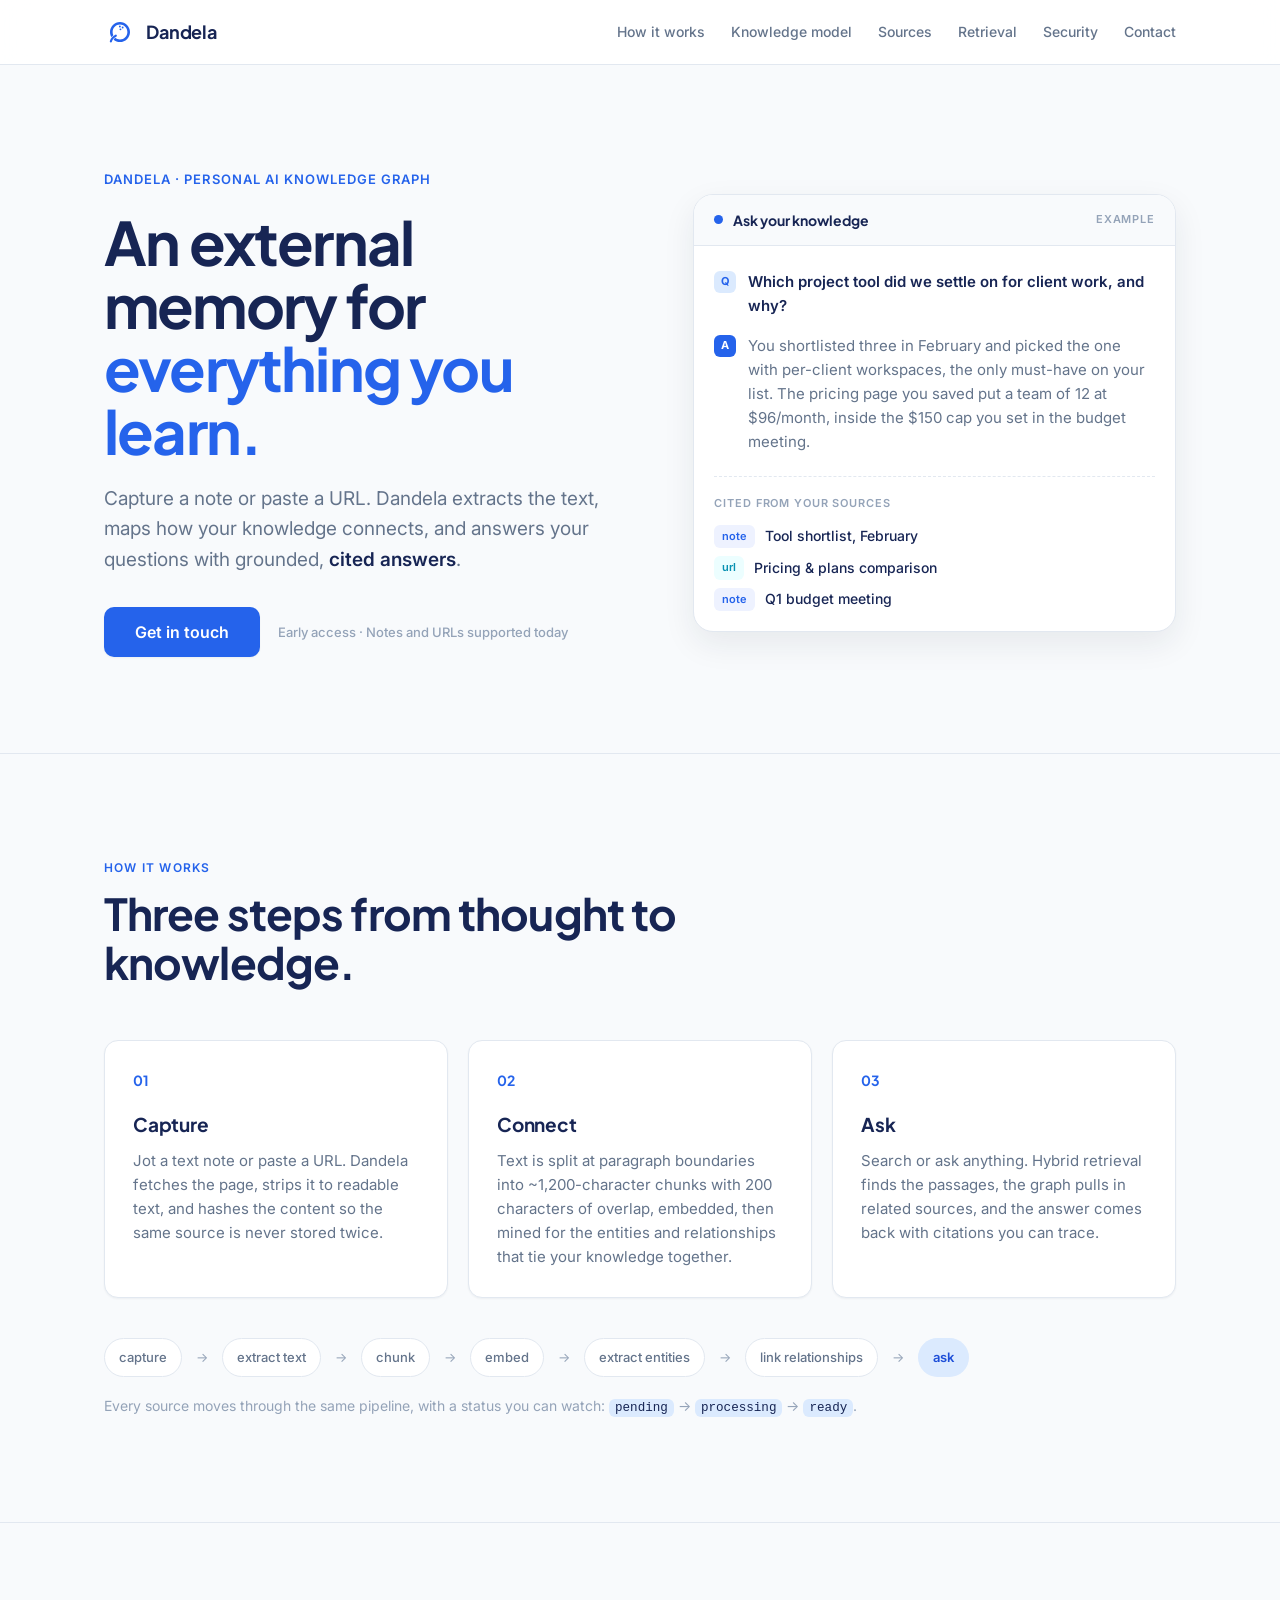
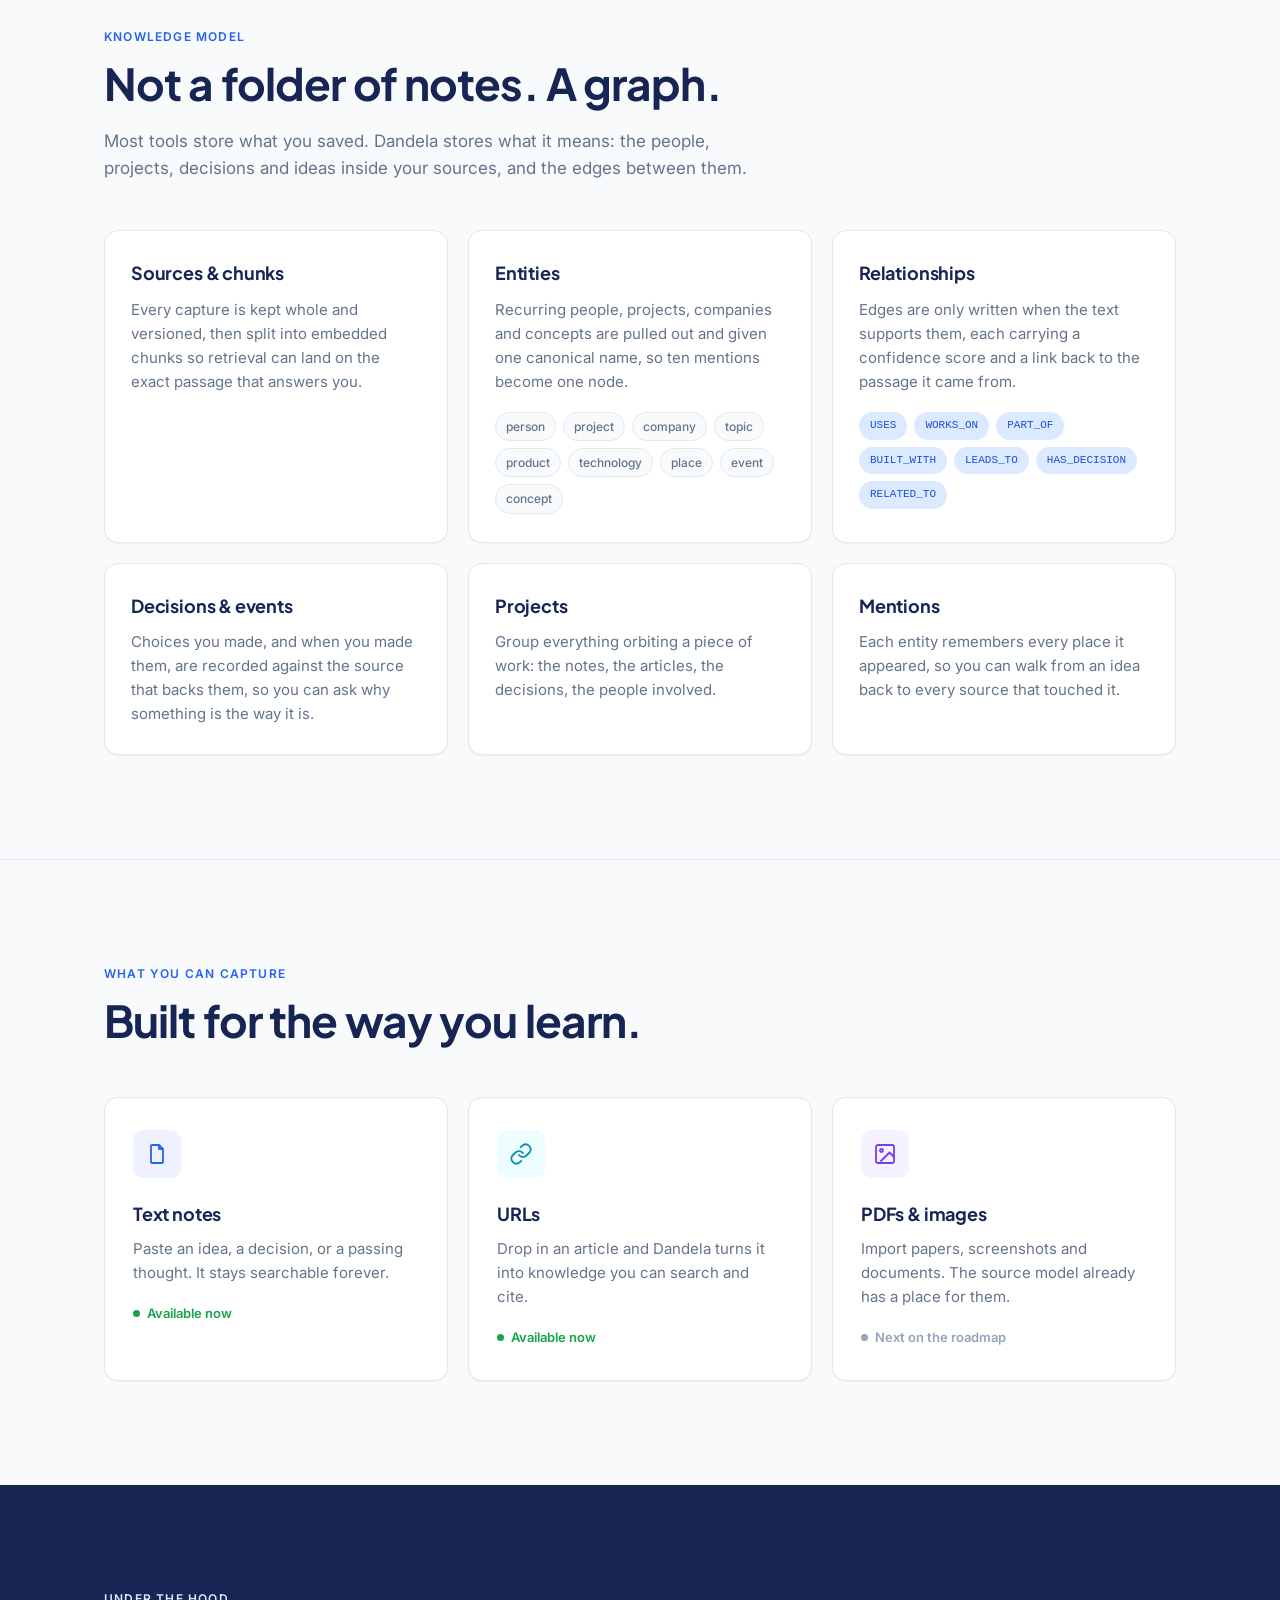
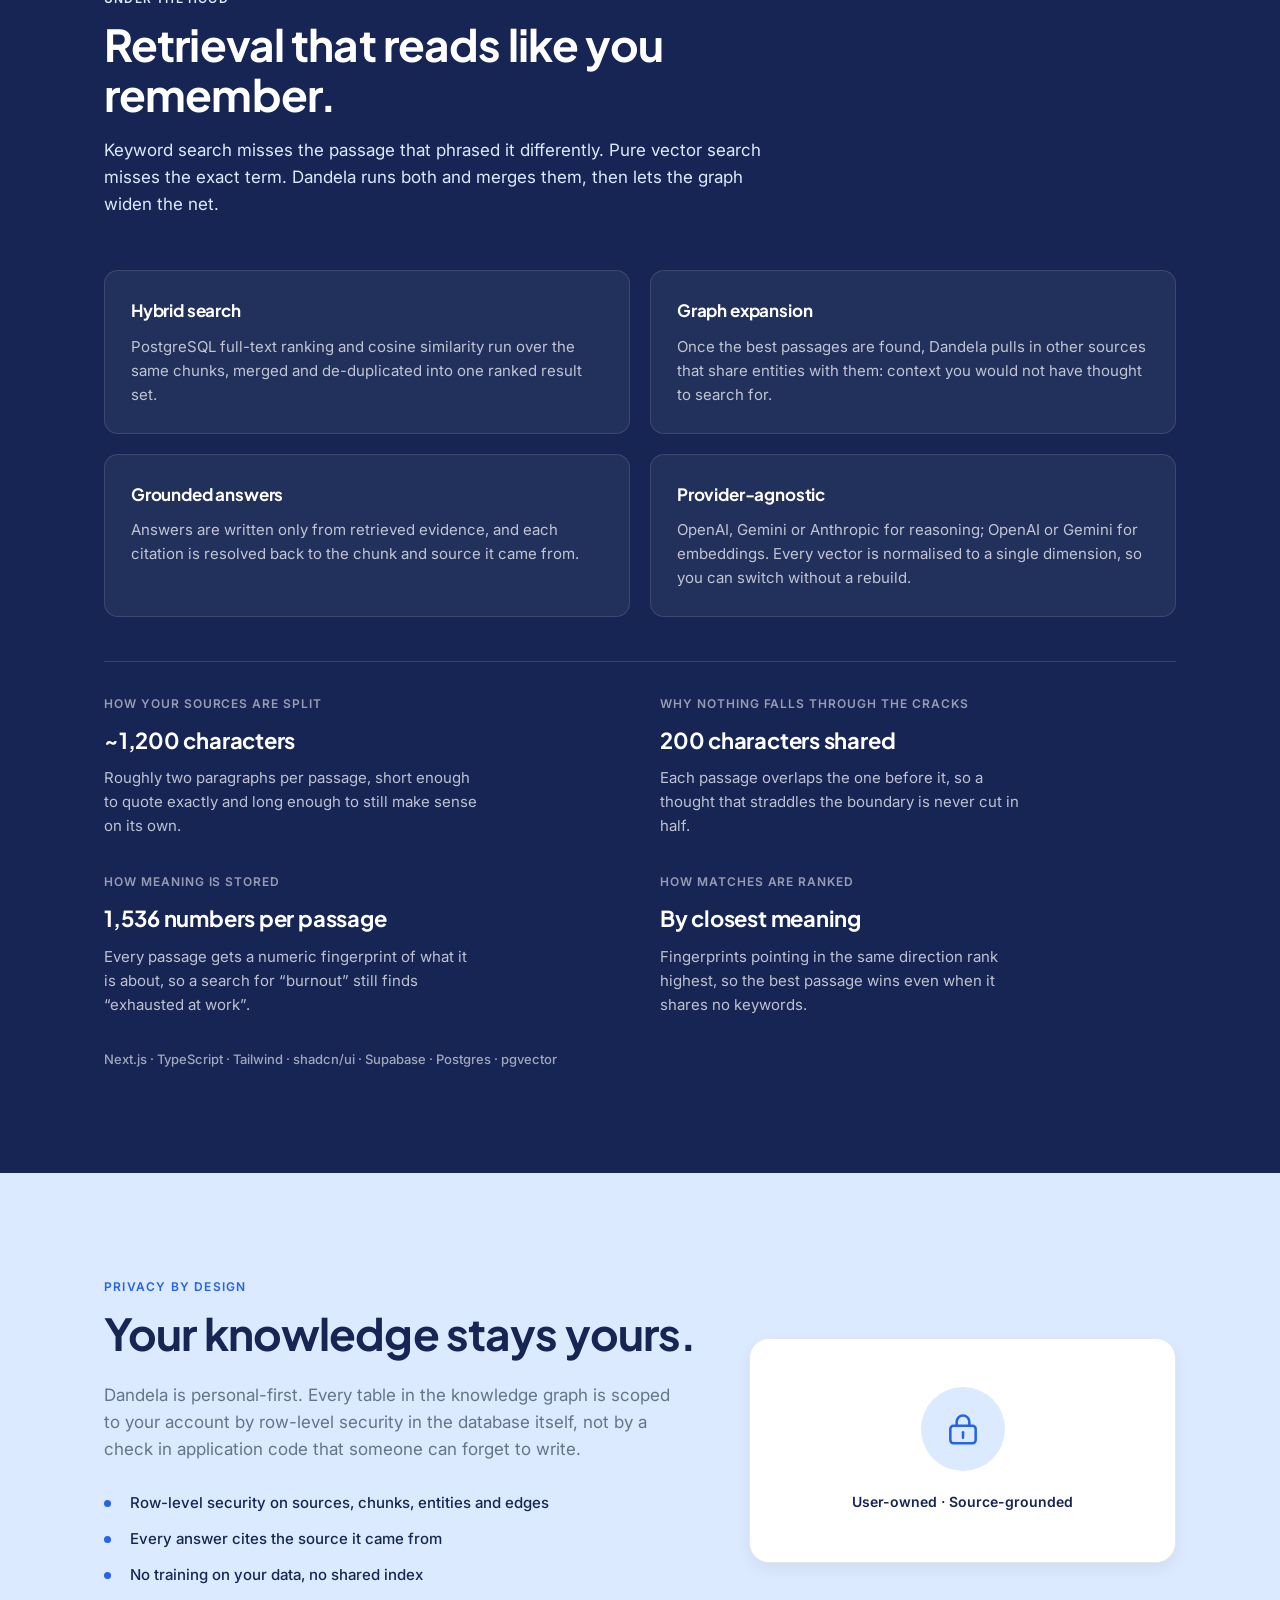
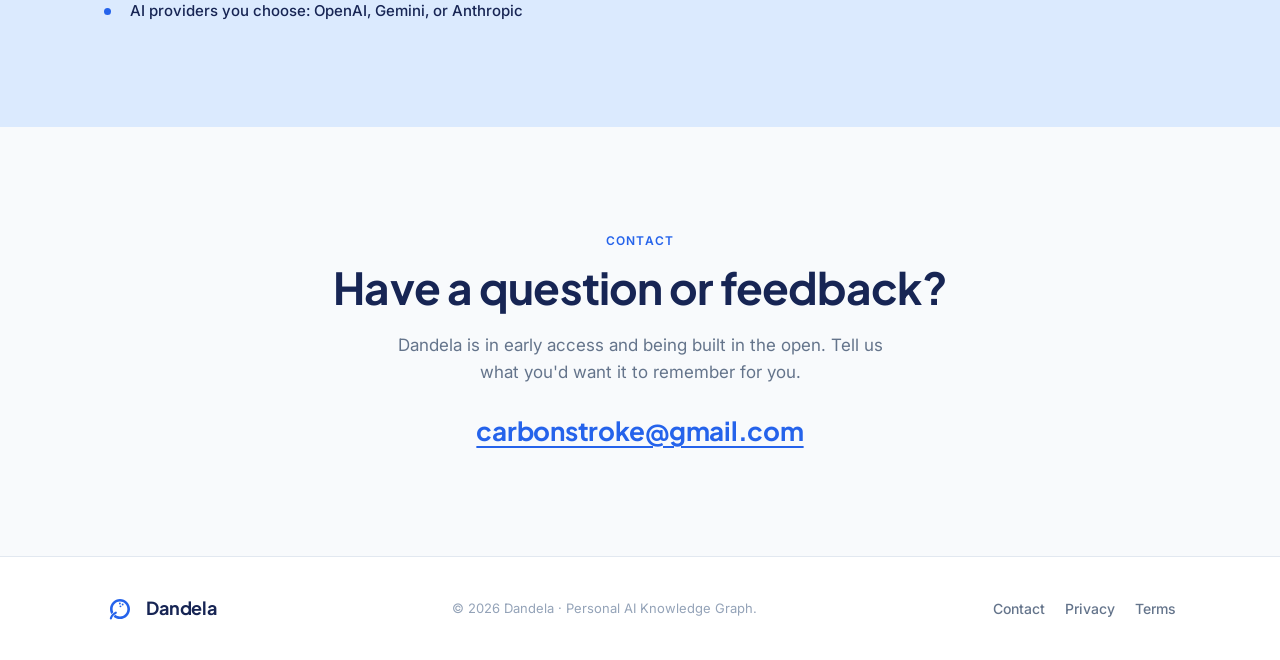
==== commit 538650c0: "Fix wrapped pipeline arrows, rework retrieval stats, drop em dashes The pipeline arrows were ::befor" ====
--- a/index.html
+++ b/index.html
@@ -82,19 +82,21 @@
             <div class="panel-body">
               <p class="panel-q">
                 <span class="panel-label">Q</span>
-                Why did I pick pgvector over a hosted vector DB?
+                Which project tool did we settle on for client work, and why?
               </p>
               <p class="panel-a">
                 <span class="panel-label alt">A</span>
-                You kept retrieval next to the relational data so hybrid search
-                could merge full-text ranking and cosine similarity in one query,
-                and so row-level security applied to embeddings for free.
+                You shortlisted three in February and picked the one with
+                per-client workspaces, the only must-have on your list. The
+                pricing page you saved put a team of 12 at $96/month, inside the
+                $150 cap you set in the budget meeting.
               </p>
               <div class="panel-cites">
                 <span class="cite-label">Cited from your sources</span>
                 <ul>
-                  <li><span class="cite-type note">note</span> Retrieval design notes</li>
-                  <li><span class="cite-type url">url</span> pgvector: HNSW indexing</li>
+                  <li><span class="cite-type note">note</span> Tool shortlist, February</li>
+                  <li><span class="cite-type url">url</span> Pricing &amp; plans comparison</li>
+                  <li><span class="cite-type note">note</span> Q1 budget meeting</li>
                 </ul>
               </div>
             </div>
@@ -138,12 +140,12 @@
 
           <div class="pipeline reveal" aria-label="Ingestion pipeline">
             <span class="pipe-step">capture</span>
-            <span class="pipe-step">extract text</span>
-            <span class="pipe-step">chunk</span>
-            <span class="pipe-step">embed</span>
-            <span class="pipe-step">extract entities</span>
-            <span class="pipe-step">link relationships</span>
-            <span class="pipe-step is-end">ask</span>
+            <span class="pipe-link"><span class="pipe-arrow" aria-hidden="true">&rarr;</span><span class="pipe-step">extract text</span></span>
+            <span class="pipe-link"><span class="pipe-arrow" aria-hidden="true">&rarr;</span><span class="pipe-step">chunk</span></span>
+            <span class="pipe-link"><span class="pipe-arrow" aria-hidden="true">&rarr;</span><span class="pipe-step">embed</span></span>
+            <span class="pipe-link"><span class="pipe-arrow" aria-hidden="true">&rarr;</span><span class="pipe-step">extract entities</span></span>
+            <span class="pipe-link"><span class="pipe-arrow" aria-hidden="true">&rarr;</span><span class="pipe-step">link relationships</span></span>
+            <span class="pipe-link"><span class="pipe-arrow" aria-hidden="true">&rarr;</span><span class="pipe-step is-end">ask</span></span>
           </div>
           <p class="pipeline-note">
             Every source moves through the same pipeline, with a status you can watch:
@@ -157,7 +159,7 @@
           <p class="kicker">Knowledge model</p>
           <h2 class="section-title">Not a folder of notes. A graph.</h2>
           <p class="section-lead">
-            Most tools store what you saved. Dandela stores what it means — the people,
+            Most tools store what you saved. Dandela stores what it means: the people,
             projects, decisions and ideas inside your sources, and the edges between
             them.
           </p>
@@ -207,7 +209,7 @@
             <article class="model-card reveal">
               <h3>Decisions &amp; events</h3>
               <p>
-                Choices you made — and when you made them — are recorded against the
+                Choices you made, and when you made them, are recorded against the
                 source that backs them, so you can ask why something is the way it is.
               </p>
             </article>
@@ -265,7 +267,7 @@
                 </svg>
               </span>
               <h3>PDFs &amp; images</h3>
-              <p>Import papers, screenshots and documents — the source model already has a place for them.</p>
+              <p>Import papers, screenshots and documents. The source model already has a place for them.</p>
               <p class="source-state next">Next on the roadmap</p>
             </article>
           </div>
@@ -294,7 +296,7 @@
               <h3>Graph expansion</h3>
               <p>
                 Once the best passages are found, Dandela pulls in other sources that
-                share entities with them — context you would not have thought to search
+                share entities with them: context you would not have thought to search
                 for.
               </p>
             </div>
@@ -317,20 +319,44 @@
 
           <dl class="stat-row reveal">
             <div class="stat">
-              <dt>Embedding dimension</dt>
-              <dd>1536</dd>
+              <dt>How your sources are split</dt>
+              <dd>
+                <span class="stat-figure">~1,200 characters</span>
+                <span class="stat-plain">
+                  Roughly two paragraphs per passage, short enough to quote
+                  exactly and long enough to still make sense on its own.
+                </span>
+              </dd>
             </div>
             <div class="stat">
-              <dt>Chunk target</dt>
-              <dd>~1,200 chars</dd>
+              <dt>Why nothing falls through the cracks</dt>
+              <dd>
+                <span class="stat-figure">200 characters shared</span>
+                <span class="stat-plain">
+                  Each passage overlaps the one before it, so a thought that
+                  straddles the boundary is never cut in half.
+                </span>
+              </dd>
             </div>
             <div class="stat">
-              <dt>Chunk overlap</dt>
-              <dd>200 chars</dd>
+              <dt>How meaning is stored</dt>
+              <dd>
+                <span class="stat-figure">1,536 numbers per passage</span>
+                <span class="stat-plain">
+                  Every passage gets a numeric fingerprint of what it is about,
+                  so a search for “burnout” still finds “exhausted at work”.
+                </span>
+              </dd>
             </div>
             <div class="stat">
-              <dt>Vector index</dt>
-              <dd>HNSW · cosine</dd>
+              <dt>How matches are ranked</dt>
+              <dd>
+                <span class="stat-figure">By closest meaning</span>
+                <span class="stat-plain">
+                  Fingerprints pointing in the same direction rank highest, so
+                  the best passage wins even when it shares no keywords.
+                </span>
+              </dd>
             </div>
           </dl>
 
@@ -347,7 +373,7 @@
             <h2 class="section-title">Your knowledge stays yours.</h2>
             <p class="security-text">
               Dandela is personal-first. Every table in the knowledge graph is scoped to
-              your account by row-level security in the database itself — not by a check
+              your account by row-level security in the database itself, not by a check
               in application code that someone can forget to write.
             </p>
             <ul class="security-list">
--- a/styles.css
+++ b/styles.css
@@ -493,12 +493,26 @@
   display: flex;
   flex-wrap: wrap;
   align-items: center;
-  gap: 10px;
+  gap: 14px;
   margin-top: 40px;
 }
 
+/* Each arrow is bound to the step it points at, so a wrapped row never starts
+   or ends with a stranded arrow. */
+.pipe-link {
+  display: inline-flex;
+  align-items: center;
+  gap: 14px;
+}
+
+.pipe-arrow {
+  flex: none;
+  color: var(--text-muted);
+  font-size: 13px;
+  line-height: 1;
+}
+
 .pipe-step {
-  position: relative;
   padding: 8px 14px;
   border-radius: 999px;
   background: var(--surface);
@@ -506,16 +520,6 @@
   font-size: 13px;
   font-weight: 500;
   color: var(--text-secondary);
-}
-
-.pipe-step + .pipe-step::before {
-  content: "→";
-  position: absolute;
-  left: -14px;
-  top: 50%;
-  transform: translateY(-50%);
-  color: var(--text-muted);
-  font-size: 12px;
 }
 
 .pipe-step.is-end {
@@ -754,10 +758,10 @@
 
 .stat-row {
   display: grid;
-  grid-template-columns: repeat(4, 1fr);
-  gap: 20px;
-  margin: 40px 0 0;
-  padding: 28px 0 0;
+  grid-template-columns: repeat(2, 1fr);
+  gap: 34px 40px;
+  margin: 44px 0 0;
+  padding: 32px 0 0;
   border-top: 1px solid rgba(255, 255, 255, 0.14);
 }
 
@@ -767,16 +771,28 @@
   letter-spacing: 0.08em;
   text-transform: uppercase;
   color: rgba(255, 255, 255, 0.55);
-  margin-bottom: 8px;
+  margin-bottom: 10px;
 }
 
 .stat dd {
+  margin: 0;
+}
+
+.stat-figure {
+  display: block;
   font-family: var(--font-display);
   font-size: 22px;
   font-weight: 700;
   letter-spacing: -0.01em;
   color: #fff;
-  margin: 0;
+  margin-bottom: 8px;
+}
+
+.stat-plain {
+  display: block;
+  font-size: 15px;
+  color: rgba(255, 255, 255, 0.72);
+  max-width: 42ch;
 }
 
 .retrieval-stack {
@@ -1084,8 +1100,7 @@
   }
 
   .stat-row {
-    grid-template-columns: repeat(2, 1fr);
-    gap: 26px 20px;
+    gap: 30px 32px;
   }
 }
 
@@ -1093,7 +1108,8 @@
   .steps,
   .source-grid,
   .model-grid,
-  .spec-grid {
+  .spec-grid,
+  .stat-row {
     grid-template-columns: 1fr;
   }
 
@@ -1155,9 +1171,6 @@
     padding: 28px 22px;
   }
 
-  .stat-row {
-    grid-template-columns: 1fr;
-  }
 }
 
 /* ---------- Reduced motion ---------- */
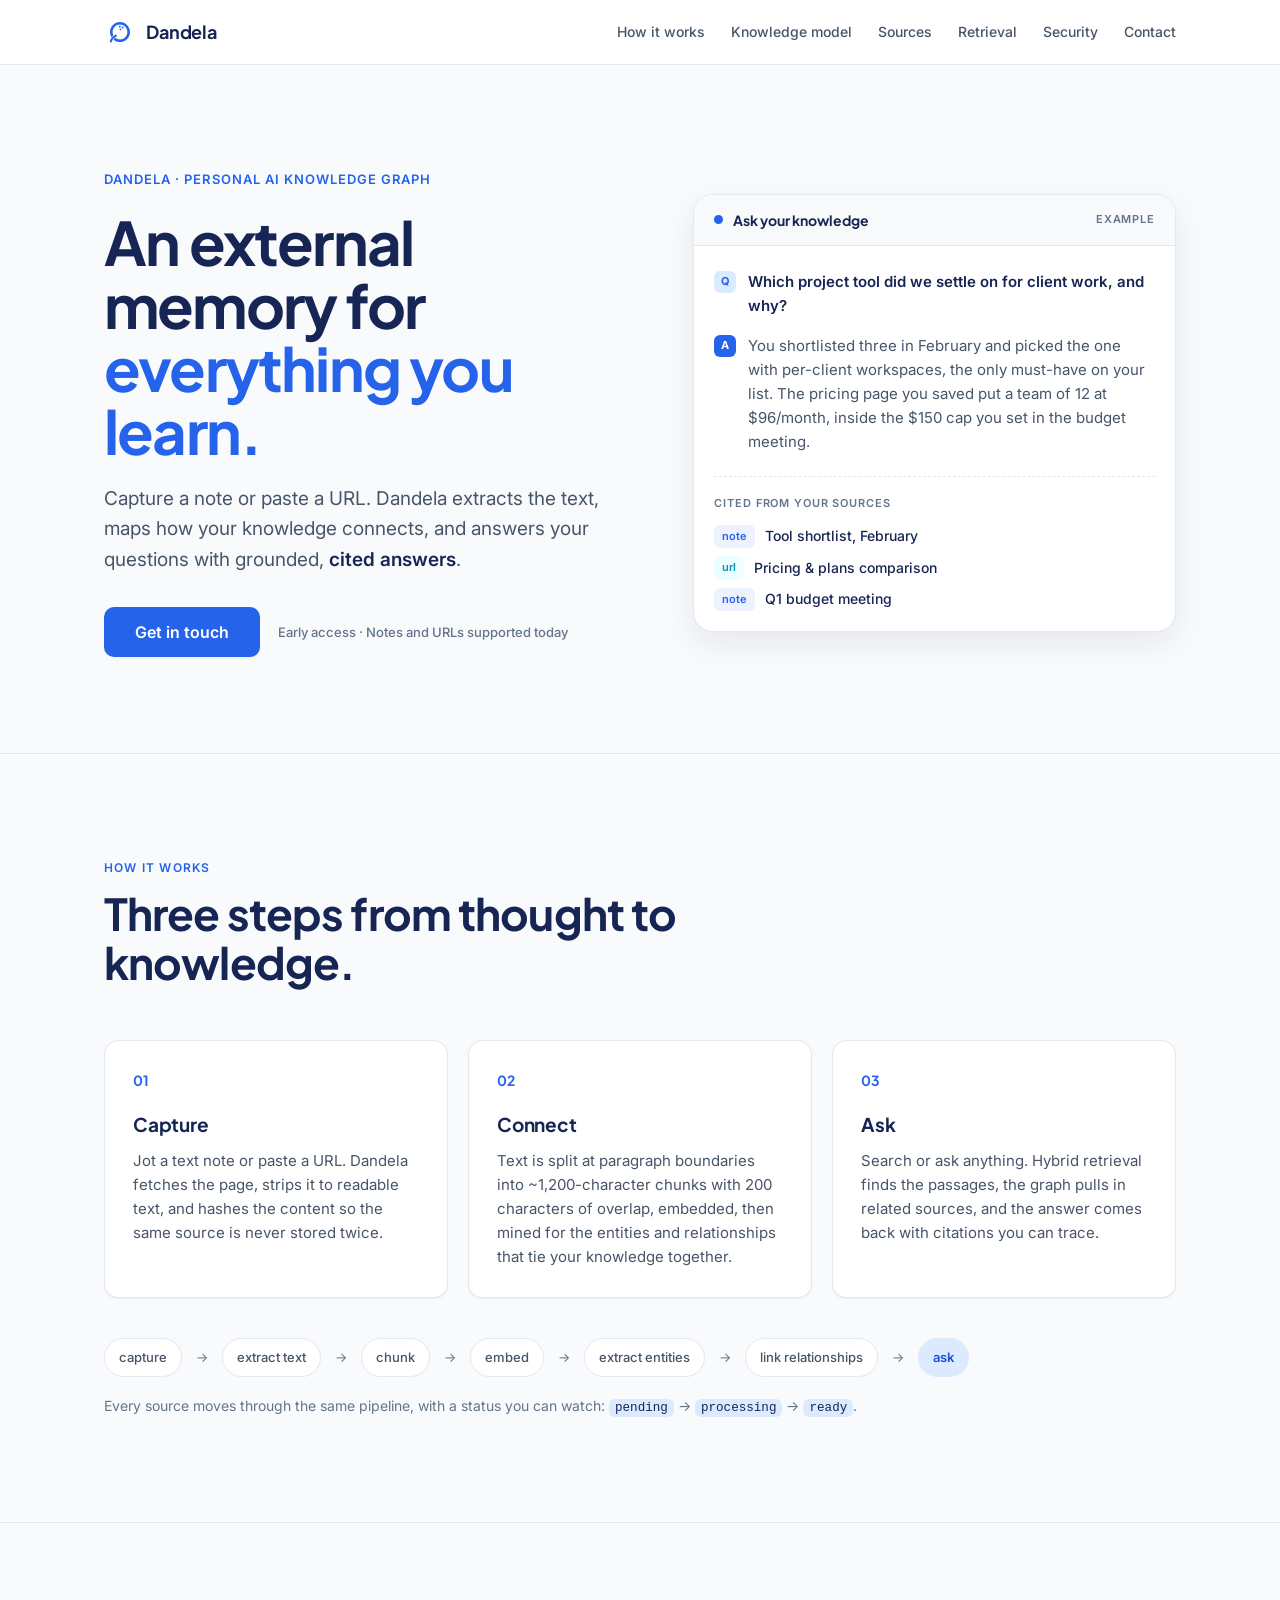
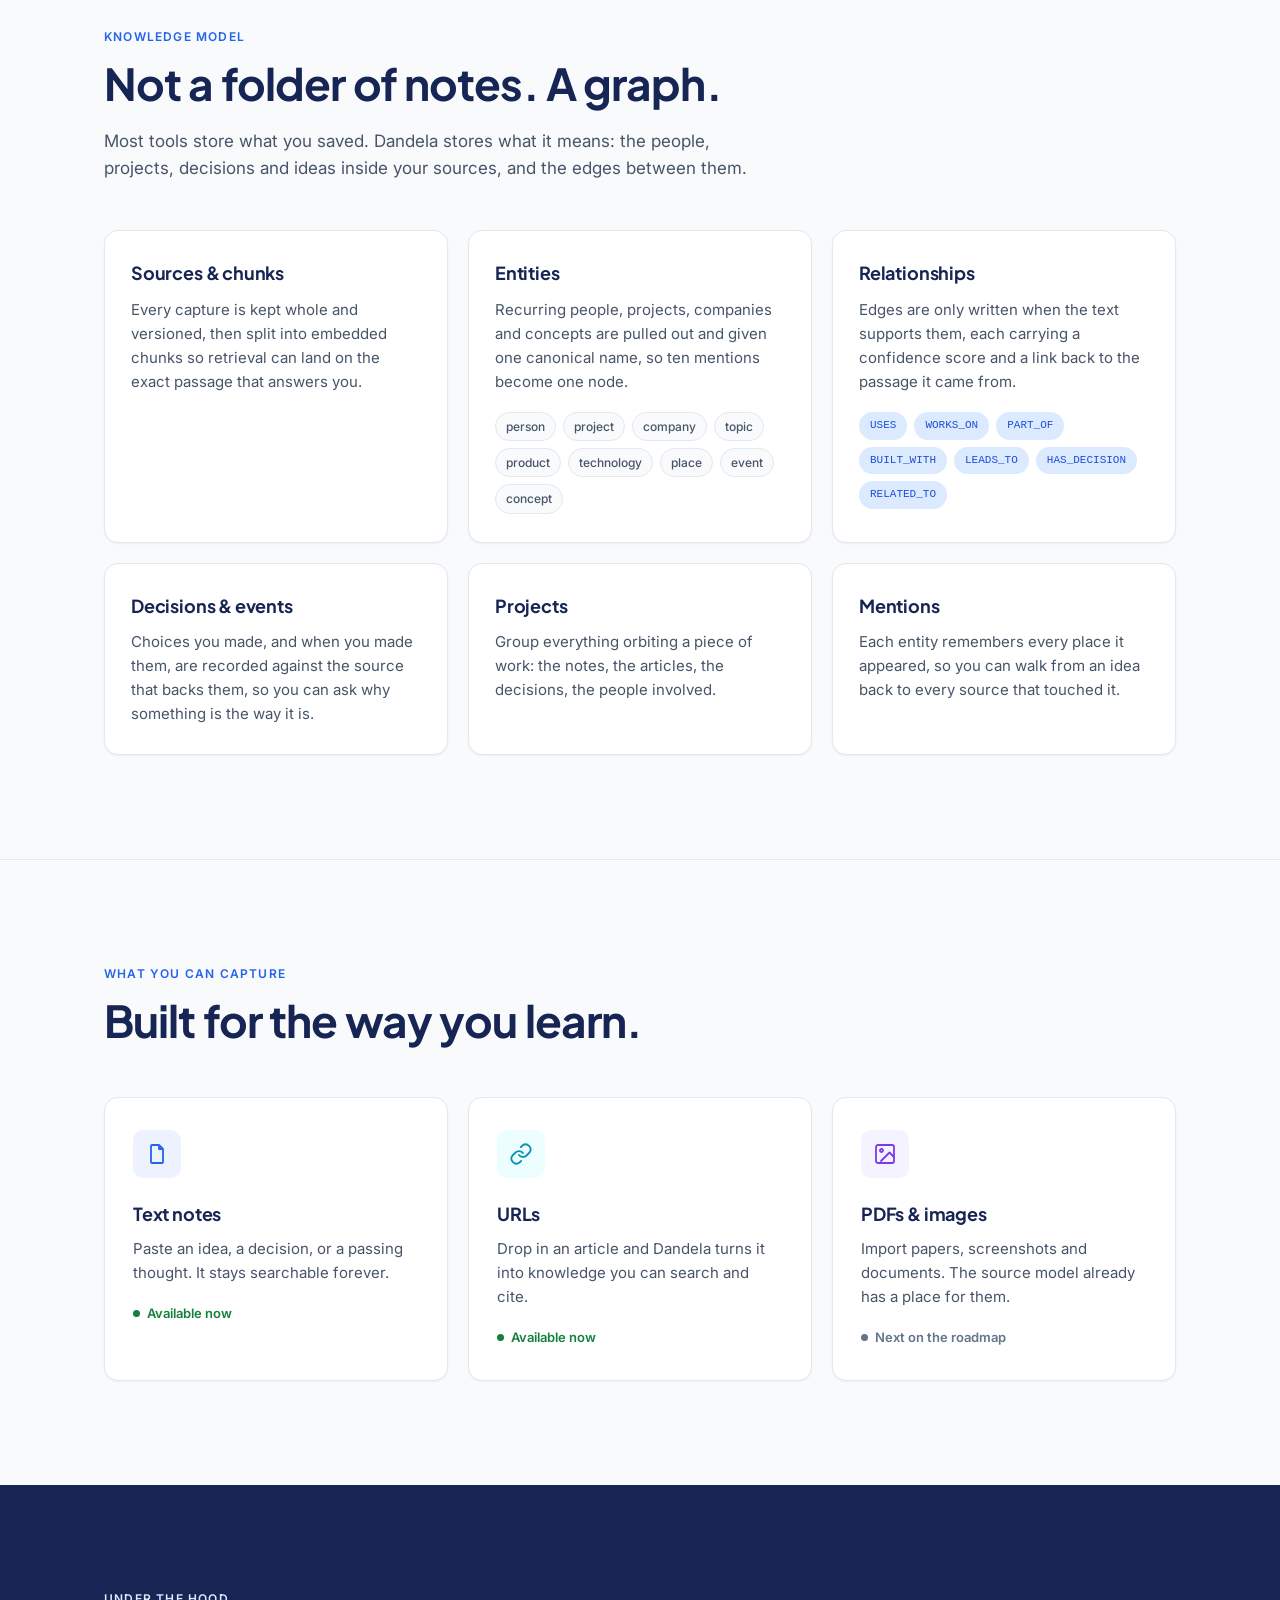
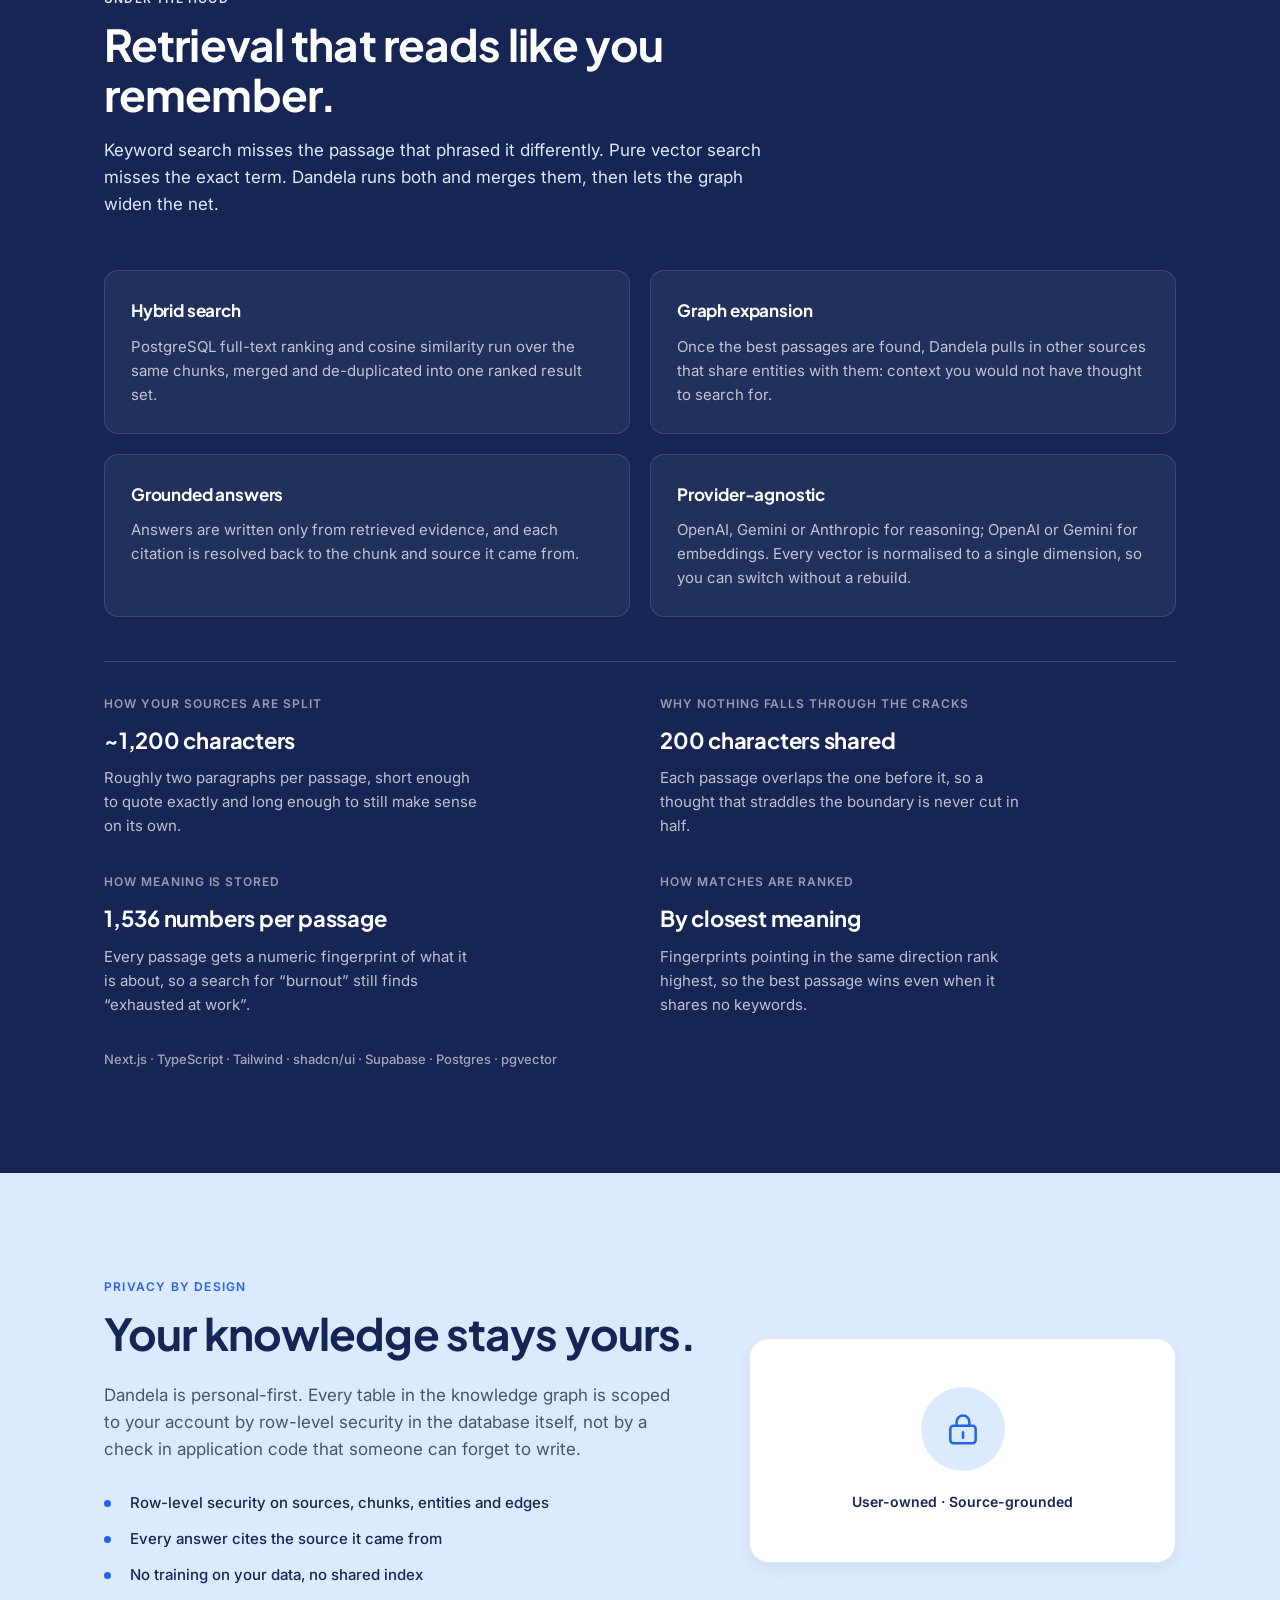
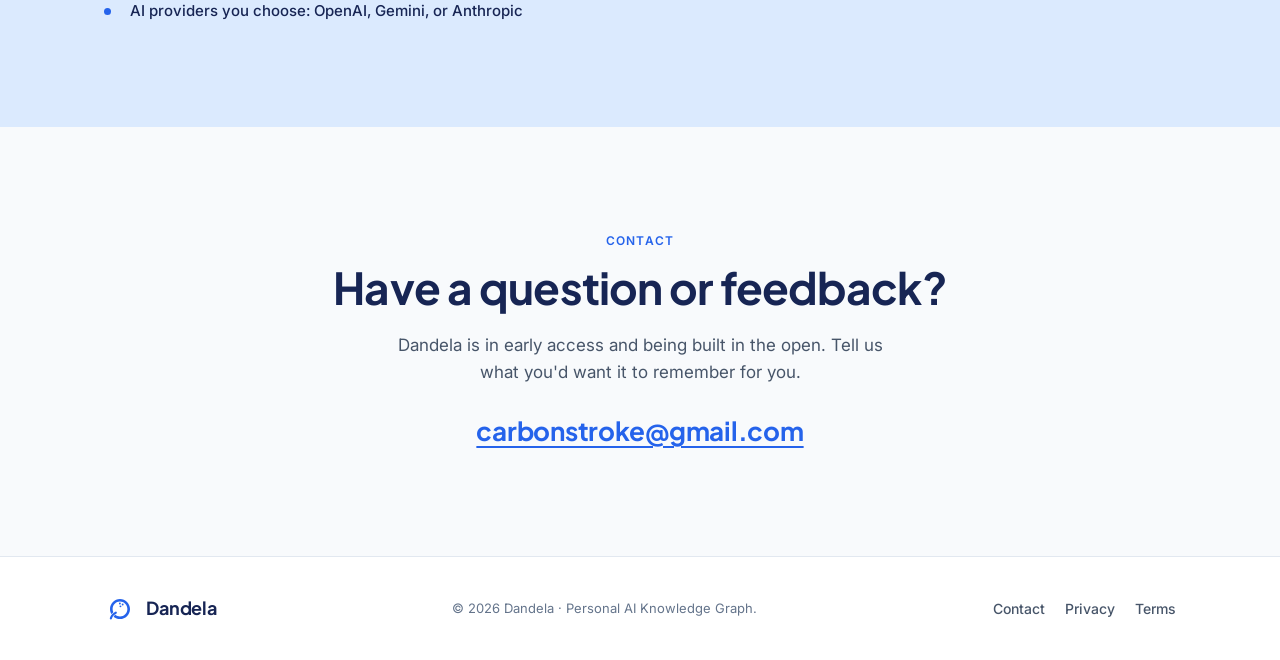
==== commit 0d2aa524: "Improve mobile navigation accessibility and contrast - Add keyboard-friendly menu controls and no-JS" ====
--- a/index.html
+++ b/index.html
@@ -39,7 +39,7 @@
           </span>
           <span class="brand-name">Dandela</span>
         </a>
-        <ul class="nav-links">
+        <ul class="nav-links" id="nav-menu">
           <li><a href="#how">How it works</a></li>
           <li><a href="#model">Knowledge model</a></li>
           <li><a href="#sources">Sources</a></li>
@@ -47,7 +47,7 @@
           <li><a href="#security">Security</a></li>
           <li><a href="#contact">Contact</a></li>
         </ul>
-        <button class="nav-toggle" aria-expanded="false" aria-controls="nav-menu" aria-label="Toggle menu">
+        <button class="nav-toggle" aria-expanded="false" aria-controls="nav-menu" aria-label="Open menu">
           <span></span><span></span>
         </button>
       </nav>
--- a/theme.css
+++ b/theme.css
@@ -26,15 +26,15 @@
 
   /* ---------- Color · Text ---------- */
   --text-primary: #172033; /* headings, primary text */
-  --text-secondary: #64748b; /* secondary text */
-  --text-muted: #94a3b8; /* muted / captions */
+  --text-secondary: #475569; /* secondary text */
+  --text-muted: #64748b; /* muted / captions */
 
   /* ---------- Color · Lines ---------- */
   --border: #e2e8f0;
 
   /* ---------- Color · Status ---------- */
-  --success: #16a34a;
-  --warning: #d97706;
+  --success: #15803d;
+  --warning: #b45309;
   --error: #dc2626;
 
   /* ---------- Typography ---------- */
--- a/styles.css
+++ b/styles.css
@@ -1070,7 +1070,7 @@
 
 /* ---------- Reveal on scroll ---------- */
 
-.reveal {
+.js .reveal {
   opacity: 0;
   transform: translateY(18px);
   transition:
@@ -1078,7 +1078,7 @@
     transform 0.7s var(--ease);
 }
 
-.reveal.is-visible {
+.js .reveal.is-visible {
   opacity: 1;
   transform: none;
 }
@@ -1128,14 +1128,17 @@
     padding: 12px 24px 20px;
     transform: translateY(-8px);
     opacity: 0;
+    visibility: hidden;
     pointer-events: none;
-    transition: opacity 0.2s var(--ease), transform 0.2s var(--ease);
+    transition: opacity 0.2s var(--ease), transform 0.2s var(--ease), visibility 0s linear 0.2s;
   }
 
   .nav-links.is-open {
     opacity: 1;
     transform: none;
+    visibility: visible;
     pointer-events: auto;
+    transition: opacity 0.2s var(--ease), transform 0.2s var(--ease), visibility 0s;
   }
 
   .nav-links a {
